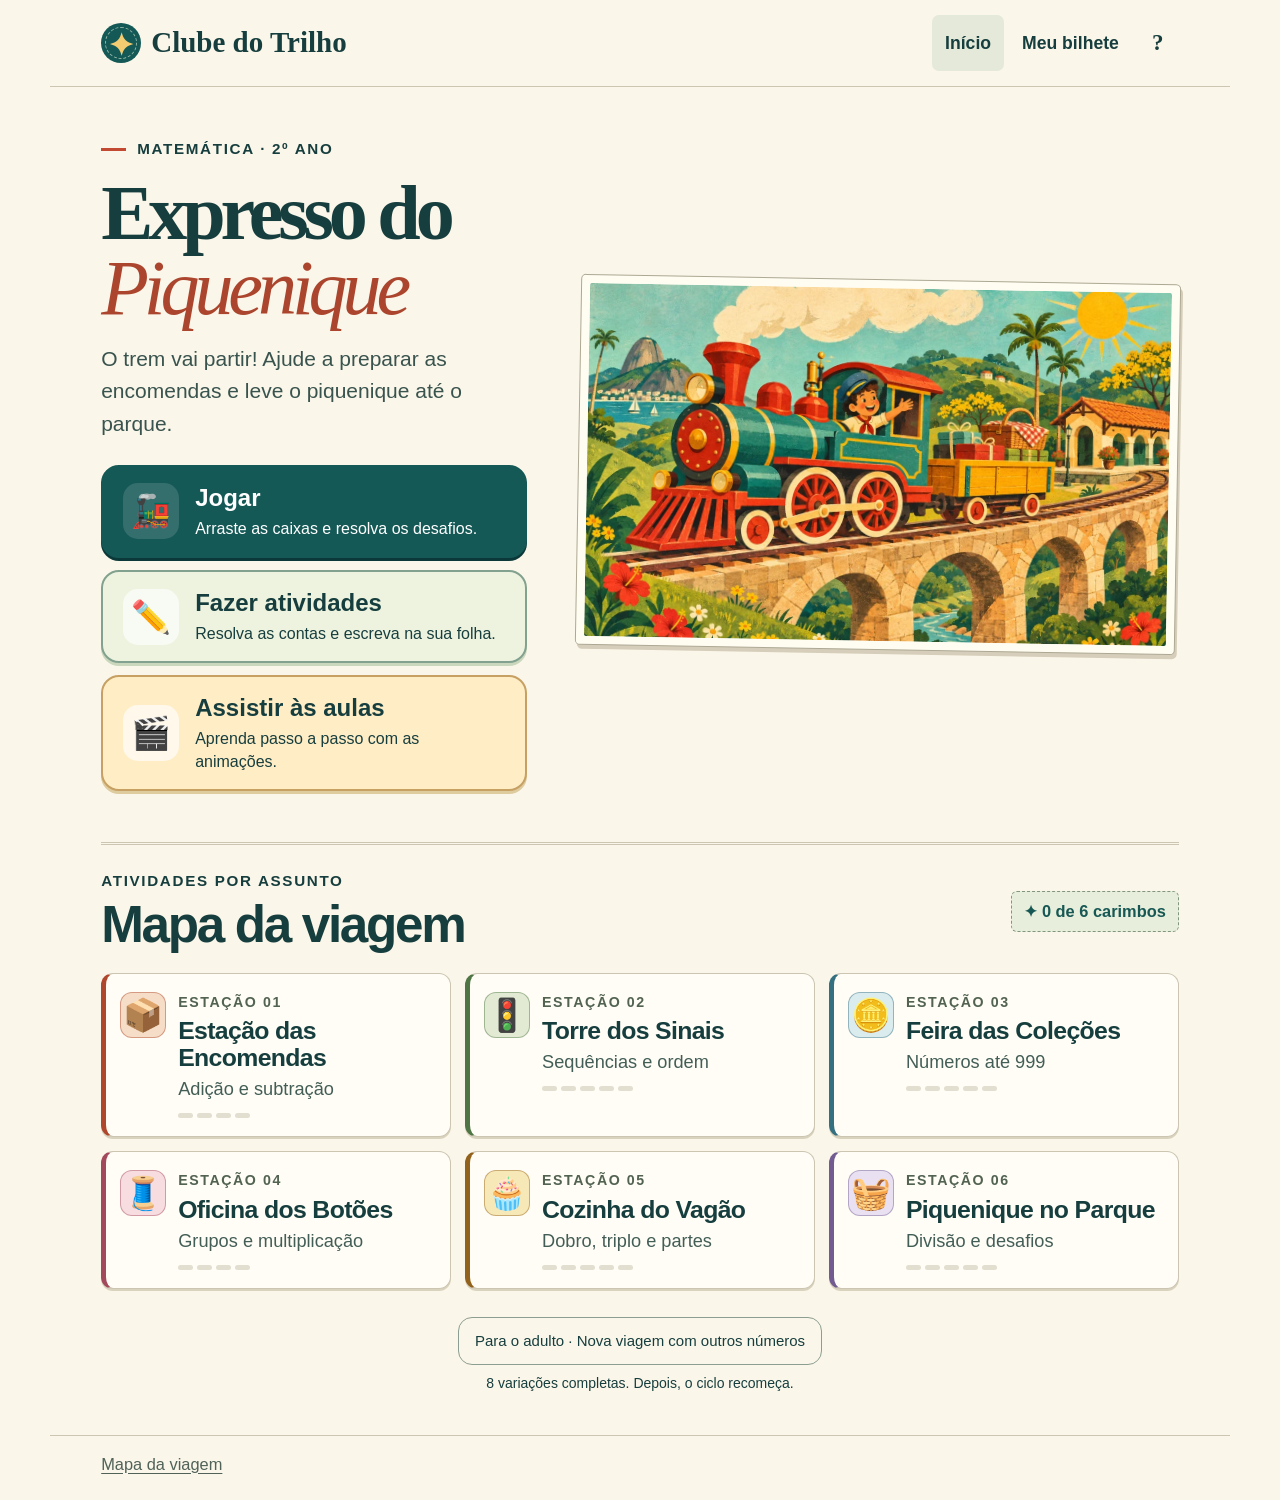
==== index.html @ 8ce011ba "Unify game exercises and lessons in a prominent home menu" ====
<!doctype html>
<html lang="pt-BR">
<head>
  <meta charset="utf-8">
  <meta name="viewport" content="width=device-width, initial-scale=1">
  <meta name="theme-color" content="#faf6ea">
  <title>Expresso do Piquenique · Jogo de matemática</title>
  <link rel="stylesheet" href="expresso.css?v=5">
  <script defer src="matematica-data.js"></script>
  <script defer src="expresso-missoes.js"></script>
  <script defer src="expresso-rodadas.js?v=1"></script>
  <script defer src="expresso-oficina.js?v=4"></script>
  <script defer src="expresso.js?v=5"></script>
  <link rel="stylesheet" href="aulas.css?v=1">
  <script defer src="aulas-dados.js?v=1"></script>
  <script defer src="aulas.js?v=1"></script>
</head>
<body>
  <header class="mast">
    <a href="#mapa" id="brand"><span class="brand-icon" aria-hidden="true">✦</span> Clube do Trilho</a>
    <nav aria-label="Navegação do jogo">
      <button id="map-link">Início</button>
      <button id="ticket-link">Meu bilhete</button>
      <button id="help" aria-label="Como jogar" title="Como jogar">?</button>
    </nav>
  </header>
  <main id="game" tabindex="-1"></main>
  <footer><a href="#mapa">Mapa da viagem</a><span id="storage-note" role="status"></span></footer>
  <dialog id="help-panel"><h2>Como jogar</h2>
    <p>Escolha uma estação. Leia a encomenda e experimente as peças. O botão <strong>Pista</strong> ajuda quando você quiser.</p>
    <p>Confira sua descoberta e siga para outra entrega. Cada estação completa rende um carimbo no seu bilhete. Você também pode voltar ao mapa a qualquer momento.</p>
    <p>A folha já está aberta para escrever com a caneta. Pode fazer pausas e letras grandes. O dedo rola a página fora da folha. Para registrar números, toque no campo e use os botões. A escrita por extenso é comparada com uma referência quando feita à mão; a caligrafia é revisada pela criança e pelo adulto. Nas missões de inventar, confira sua história com as perguntas de revisão.</p>
    <button class="primary" id="help-close">Entendi</button>
  </dialog>
  <noscript>Ative o JavaScript para jogar.</noscript>
</body>
</html>
---- expresso.css ----
:root{color-scheme:light;--paper:#faf6e9;--ink:#173e3e;--teal:#155957;--line:#cbc5b2;--coral:#c34a32;--serif:Georgia,'Times New Roman',serif;font:17px/1.5 'Trebuchet MS','Segoe UI',sans-serif;color:var(--ink);background:var(--paper)}
*{box-sizing:border-box}body{margin:0}button,input,select,textarea{font:inherit;color:inherit}button,a,input,select,textarea,summary{touch-action:manipulation}button,a{ -webkit-tap-highlight-color:transparent}a{color:inherit}button{cursor:pointer}button:disabled{opacity:.48;cursor:default}button:focus-visible,a:focus-visible,summary:focus-visible,input:focus-visible,select:focus-visible,textarea:focus-visible{outline:3px solid #a74122;outline-offset:3px}
button,.primary{background:#fffdf6;border:1.5px solid #8c9e91;border-radius:10px;min-height:46px;padding:8px 16px;font-weight:700}button:hover:enabled,.route-card:hover,.stamp:hover{border-color:var(--teal)}button[aria-pressed=true]{background:#d4e8db;border-color:#21685e;box-shadow:inset 0 0 0 1px #21685e}
.primary{display:inline-flex;align-items:center;justify-content:center;color:white;background:var(--teal);border-color:var(--teal);text-decoration:none;padding:.72rem 1.35rem;box-shadow:0 3px 0 #0b3838}.primary:hover{background:#0b4545}h1,h2,h3,p{margin:0}h1,h2,h3{font-family:var(--serif);line-height:1.09}p{line-height:1.55}.mast,main,footer{max-width:1180px;margin:auto;padding-left:clamp(16px,4vw,52px);padding-right:clamp(16px,4vw,52px)}
.mast{display:flex;justify-content:space-between;align-items:center;gap:12px;padding-top:15px;padding-bottom:15px;border-bottom:1px solid var(--line)}.mast>a{font-family:var(--serif);font-weight:bold;font-size:1.45rem;text-decoration:none;display:flex;align-items:center;gap:10px}.brand-icon{background:var(--teal);color:#f3cc71;width:40px;height:40px;border-radius:50%;display:grid;place-items:center;font-size:1.55rem;outline:1px dashed #91b4a4;outline-offset:-5px}.mast nav{display:flex;gap:5px;align-items:center}.mast nav button{border:0;background:transparent;font-size:.88rem;padding:8px 13px}.mast nav button[aria-current=page]{background:#e4e9d9;border-radius:7px}.mast #help{width:42px;padding:0;font: bold 1.15rem var(--serif)}
main{outline:none;min-height:68vh}.hero{display:grid;grid-template-columns:.83fr 1.17fr;gap:clamp(15px,4vw,55px);align-items:center;padding:clamp(28px,4vw,52px) 0}.overline,.index{display:block;font-size:.76rem;letter-spacing:.11em;font-weight:800;text-transform:uppercase}.hero .overline{display:flex;gap:.55rem;align-items:center}.overline i{width:25px;height:3px;background:var(--coral)}.hero h1{font-size:clamp(3.1rem,6.1vw,5.1rem);letter-spacing:-.065em;line-height:.96;margin:15px 0 17px}.hero h1 em{color:#ab452d;font-weight:normal}.hero p{max-width:25em;font-size:1.05rem;color:#39534e;margin-bottom:23px}.postcard{transform:rotate(1deg);background:#fffdf2;padding:8px;border:1px solid #ada893;box-shadow:2px 4px 0 #d6ceba;border-radius:5px}.postcard img{display:block;width:100%;aspect-ratio:1.65;object-fit:cover;border-radius:2px}
.route-area{border-top:3px double var(--line);padding:25px 0 40px}.section-head,.play-nav,.pass-count{display:flex;justify-content:space-between;align-items:center;gap:10px}.section-head{margin-bottom:20px}.section-head h2,.pass h1{font-size:clamp(2rem,4vw,3rem);letter-spacing:-.045em;margin-top:4px}.small-ticket{font-weight:bold;text-decoration:none;color:#185854;background:#e7eedc;border:1px dashed #81967d;border-radius:6px;padding:7px 12px;font-size:.82rem;white-space:nowrap}
.routes{display:grid;grid-template-columns:repeat(3,minmax(0,1fr));gap:14px}.route-card{display:flex;align-items:flex-start;gap:12px;color:var(--ink);text-decoration:none;border:1px solid var(--line);border-left:5px solid var(--tone);border-radius:12px;padding:18px 14px;background:#fffdf5;box-shadow:0 2px 0 #d9d2bd;transition:transform .18s,box-shadow .18s}.route-card:hover{transform:translateY(-2px);box-shadow:0 5px 0 #d9d2bd}.route-card h3{font-size:1.24rem;letter-spacing:-.026em;margin:4px 0}.route-card p,.small{color:#435e57;font-size:.91rem}.index{font-size:.71rem;color:#526352}.pips{display:flex;gap:4px;margin-top:10px}.pips i{height:5px;width:15px;display:block;border-radius:3px;background:#e2dfd0}.pips .filled{background:var(--tone)}
.cobre{--tone:#af472d;--tint:#f5ddc7}.verde{--tone:#4f7545;--tint:#e2ead3}.azul{--tone:#357080;--tint:#dbecef}.rosa{--tone:#a2495b;--tint:#f7dce0}.mel{--tone:#92611b;--tint:#f7e8b7}.lilas{--tone:#715b91;--tint:#e9e1f2}.tile-icon{flex:none;display:inline-grid;place-items:center;background:var(--tint);width:46px;height:46px;border:1px solid color-mix(in srgb,var(--tone) 45%,transparent);border-radius:12px;font-size:1.6rem;line-height:1}
footer{padding-top:16px;padding-bottom:24px;border-top:1px solid var(--line);display:flex;align-items:center;justify-content:space-between;flex-wrap:wrap;gap:8px;color:#516259;font-size:.82rem}footer a{text-underline-offset:3px}.sr{position:absolute;width:1px;height:1px;overflow:hidden;clip-path:inset(50%)}dialog{border:2px solid var(--teal);border-radius:17px;padding:25px;max-width:min(530px,93vw);color:var(--ink);background:var(--paper)}dialog::backdrop{background:#133b3890}dialog p,.pass>p{margin:14px 0}
.play,.pass{max-width:900px;margin:auto;padding:23px 0 40px}.play-nav{font-size:.84rem;color:#4f625b}.play-nav a{font-weight:700}.job-head{display:flex;gap:15px;align-items:center;margin:20px 0 10px}.job-head>.tile-icon{width:62px;height:62px;font-size:2.2rem}.job-head h1{font-size:clamp(1.85rem,4.5vw,3.1rem);letter-spacing:-.045em}.job-dots{display:flex;gap:5px;margin:10px 0 15px}.job-dots a{display:grid;place-items:center;height:44px;width:44px;border:1px solid var(--line);border-radius:50%;text-decoration:none;font-weight:bold}.job-dots a[aria-current]{background:var(--teal);color:white}.job-dots a.done:not([aria-current]){background:#d8e6d4}
.board,.scratch,.pass{background:#fffdf5;border:1px solid var(--line);border-radius:16px}.board{padding:clamp(15px,3.4vw,34px);border-top:5px solid var(--tone)}.prompt{font-size:clamp(1.12rem,2.4vw,1.38rem);font-weight:700;line-height:1.4;margin-bottom:20px}.workbench{background:#f4f1e3;border:1px solid #ded9c9;border-radius:13px;padding:clamp(10px,2.2vw,22px)}.workbench h3{font-size:1.13rem;margin-bottom:10px}.actions,.tools,.chips,.subaction,.servings,.selects{display:flex;gap:8px;flex-wrap:wrap;align-items:center}.actions{margin-top:17px}.hint,.success,.feedback:not(:empty){border-left:4px solid #b7882d;border-radius:7px;background:#fcf0cc;margin-top:14px;padding:12px 15px}.success{background:#e3eddb;border-color:#508264}.success p{margin:5px 0 12px}.feedback:not(:empty){background:#fae9da;border-color:#b25834}.scratch{margin-top:13px;padding:12px 18px}.scratch summary{cursor:pointer;padding:5px;font-weight:bold}.scratch canvas{display:block;width:100%;height:clamp(170px,27vw,250px);touch-action:none;border:1px solid #b0b9a7;border-radius:9px;margin:8px 0;background:repeating-linear-gradient(#fffdf6 0 32px,#d7e1cf 33px,#fffdf6 34px)}
.exchange{display:grid;grid-template-columns:minmax(0,1.65fr) minmax(175px,1fr);gap:20px}.places{display:grid;grid-template-columns:repeat(3,minmax(0,1fr));border:1px solid #b6b6a4;border-radius:8px;overflow:hidden;background:#fffdf6}.place{text-align:center;min-width:0}.place+.place{border-left:1px solid #c8c7b4}.place b{display:block;background:#e9dfcf;font-size:.83rem;padding:5px 0}.place:nth-child(2) b{background:#d4e9dc}.place:nth-child(3) b{background:#f4deb4}.place strong{display:block;padding:4px}.tokens{display:flex;min-height:85px;align-content:center;align-items:center;justify-content:center;gap:3px;flex-wrap:wrap;padding:6px}.block{display:inline-block;border:1px solid}.b0{width:18px;height:18px;color:#995030;background-color:#d9986d;background-image:repeating-linear-gradient(0deg,transparent 0 3px,#b67e5d 3px 4px),repeating-linear-gradient(90deg,transparent 0 3px,#b67e5d 3px 4px)}.b1{width:7px;height:30px;color:#39746a;background:repeating-linear-gradient(#76aa92 0 4px,#548e78 4px 5px)}.b2{width:11px;height:11px;color:#ad791d;background:#edbd56;border-radius:2px}.subaction{margin-top:10px}.subaction strong,.small{font-size:.9rem}.accent{background:#dcead9}.calc{max-width:250px;background:#fffdf6;border:1px solid #b6b6a4;border-radius:8px;padding:6px}.calc-row{display:grid;grid-template-columns:.5fr 1fr 1fr 1fr;text-align:center;align-items:center;font-size:1.22rem;line-height:1.3;font-variant-numeric:tabular-nums}.heads{font-size:.83rem;font-weight:bold}.marks{min-height:36px}.carry{font-size:.81rem;padding:0;margin:auto;min-height:32px;width:34px;background:#f4e5ba;border-color:#b29758}.result{border-top:2px solid var(--ink);padding-top:4px;gap:3px}.result input{min-width:0;width:100%;text-align:center;height:43px;padding:2px}.highlight .block:last-child{outline:3px solid #8d2822;animation:wiggle .7s ease}.highlight{background:#fff0ba}@keyframes wiggle{25%{transform:rotate(-15deg) scale(1.3)}75%{transform:rotate(15deg) scale(1.3)}}
.rail{display:flex;flex-wrap:wrap;gap:8px;margin-bottom:15px}.wagon{position:relative;font-weight:bold;padding:7px 10px;text-align:center;min-width:43px;border:2px solid #568775;background:#d4e6d6;border-radius:5px;margin-bottom:7px}.wagon::after,.wagon::before{content:'';position:absolute;bottom:-7px;background:var(--ink);width:9px;height:9px;border-radius:50%;left:5px}.wagon::after{left:auto;right:5px}.wagon.joined{background:#f6de9d;border-color:#ad7b31}.wagon.empty{background:#fffdf6;border-style:dashed;color:#866b43}.workbench .small{margin:7px 0}.chip{font-size:1.13rem;min-width:50px}.answers{display:grid;gap:8px}.answers button{text-align:left}.number-label,.formula,.counter,.saved-sums{font-weight:bold;font-variant-numeric:tabular-nums}.number-label{font: bold 2.7rem var(--serif)}.formula{margin:12px 0}.saved-sums p{margin:7px 0}.answer-line,.word-label,.selects label{display:block;font-weight:bold;margin-top:12px}.answer-line input,.word-label input,.word-label textarea,.selects select{display:block;max-width:100%;margin-top:4px}input,select,textarea{font-size:1rem;border:1.5px solid #92a394;border-radius:7px;background:#fffefa;padding:8px}textarea,.word-label input{width:100%}.answer-line input{width:7rem}.selects{gap:20px}.review{display:block;margin:15px 0 0}.review input{width:20px;height:20px;vertical-align:middle}
table{width:100%;border-collapse:collapse;text-align:left;background:#fffdf6}caption{text-align:left;font-weight:bold;margin-bottom:5px}th,td{padding:6px;border-bottom:1px solid #cccbb9}thead{background:#dfe9d9}table button{padding:3px;width:44px}.crates{display:grid;grid-template-columns:repeat(auto-fit,minmax(100px,1fr));gap:8px;margin:10px 0}.crate{display:grid;gap:4px;align-content:start;min-height:90px;padding:8px;background:#fff9df}.crate:disabled{opacity:1}.crate b{font-size:.86rem}.group-pieces{font-size:.92rem;overflow-wrap:anywhere;line-height:1.3}.crate strong{color:#335e57}.servings{margin:8px 0}.portion,.bouquet{display:inline-grid;place-items:center;border:1px solid #c8baa2;background:#fff9e6;padding:8px 12px;border-radius:8px}.portion span,.bouquet{font-size:1.55rem}.portion b{font-size:.86rem}.chocolate,.seat-grid{display:grid;grid-template-columns:repeat(var(--cols),minmax(0,1fr));max-width:420px;gap:4px;margin:12px 0}.chocolate{background:#70503b;border:3px solid #70503b;border-radius:9px}.chocolate button{min-height:42px;background:#a46d4b;border:2px outset #c18e6c;border-radius:4px;padding:0;color:white;font-size:1.4rem}.chocolate button[aria-pressed=true]{background:#3b6862;border-color:#bedac2}.seat-grid button{padding:3px}.seat-grid button:disabled{opacity:1}
.pass{margin:30px auto;padding:clamp(18px,4vw,40px);border-top:7px solid var(--teal)}.pass-count{display:block;font-size:1rem;border-top:1px dashed var(--line);border-bottom:1px dashed var(--line);padding:10px 0}.pass-count strong{font:700 1.6rem var(--serif)}.stamp-grid{display:grid;grid-template-columns:repeat(3,1fr);gap:12px;margin:20px 0}.stamp{display:grid;justify-items:center;text-align:center;padding:14px 6px;border:1px dashed #9b9c88;border-radius:12px;text-decoration:none}.stamp small{font-size:.8rem}.stamp.earned{border:3px double var(--tone);background:var(--tint)}.stamp .tile-icon{margin-bottom:5px}
@media(max-width:880px){.routes{grid-template-columns:repeat(2,minmax(0,1fr))}.hero{gap:22px}.hero h1{font-size:clamp(3rem,7vw,4rem)}}
@media(max-width:620px){:root{font-size:16px}.mast{padding-top:8px;padding-bottom:8px}.mast>a{font-size:1.1rem;gap:6px}.brand-icon{width:30px;height:30px;font-size:1.1rem}.mast nav{gap:0}.mast nav button{padding:6px 7px}.mast #help{width:30px}.hero{grid-template-columns:1fr;padding:22px 0;gap:17px}.hero-copy{display:grid;grid-template-columns:1fr auto;align-items:end;gap:0 10px}.hero-copy .overline,.hero-copy p{grid-column:1/-1}.hero h1{grid-column:1/-1;font-size:clamp(3rem,10vw,4.1rem);margin:10px 0}.hero h1 br{display:none}.hero h1 em:before{content:' '}.hero p{margin:0 0 13px}.hero .primary{justify-self:start}.postcard{max-width:100%;margin:0 3px}.postcard img{aspect-ratio:2.15}.route-area{padding-top:17px}.section-head{align-items:end}.section-head h2{font-size:1.85rem}.routes{grid-template-columns:1fr}.route-card{align-items:center}.exchange{grid-template-columns:1fr}.calc{max-width:230px}.play-nav{align-items:start}.play-nav span{text-align:right}.stamp-grid{grid-template-columns:1fr 1fr}.crates{grid-template-columns:repeat(3,minmax(0,1fr))}.crate{padding:5px}.job-head>.tile-icon{width:48px;height:48px}.pass{margin-top:18px}}
@media(prefers-reduced-motion:reduce){*,*::before,*::after{animation:none!important;transition:none!important}}
.piece-note{font-size:.88rem;margin-top:8px;color:#465e55}.tokens .piece{width:28px;height:30px;min-height:30px;border-radius:5px;padding:2px;display:inline-grid;place-items:center;border:1px solid #dad4c1;background:#fffaf0}.tokens .piece[aria-pressed=true]{background:#b9d8c5;border-color:#356858}.tokens .piece:has(.b1){height:46px}.b1{width:7px;height:40px;background:repeating-linear-gradient(to bottom,#76aa92 0 3px,#548e78 3px 4px);border-width:0 1px}.b0{width:30px;height:30px;border:0;background-color:#d9986d;background-image:repeating-linear-gradient(0deg,transparent 0 2px,#ae7051 2px 3px),repeating-linear-gradient(90deg,transparent 0 2px,#ae7051 2px 3px)}
/* Controles e folha dimensionados para o iPad em pé. */
:root{font-size:20px}
h2,h3,.job-head h1{font-family:'Trebuchet MS','Segoe UI',sans-serif;letter-spacing:normal}
button,.primary{min-height:56px;border-radius:14px}
.job-dots{gap:10px;flex-wrap:wrap}.job-dots a{width:50px;height:50px}
.answer-line input{width:160px;height:64px;font-size:30px;text-align:center}
.answer-line .small{display:block;font-weight:normal}
.result input{height:62px;font-size:30px;cursor:pointer}
.calc{max-width:330px}.calc-row{font-size:28px;min-height:42px}
.scratch{padding:18px;margin:22px 0;background:#fffdf5}
.scratch h2{font-size:24px;margin-bottom:8px}
.scratch canvas{height:390px;background:repeating-linear-gradient(#fffdf6 0 63px,#bfd2d8 64px,#fffdf6 66px);border:2px solid #a8bebe;margin:14px 0}
.scratch details{margin-top:18px}.scratch summary{font-size:17px}
.tokens .piece{width:44px;height:44px;min-height:44px}.tokens .piece:has(.b1){height:48px}
.number-pad{margin:16px 0;background:#e1eee3;padding:16px;border-radius:16px}
.number-pad[hidden]{display:none}.number-pad p{margin-bottom:10px}
.digits{display:grid;grid-template-columns:repeat(3,1fr);gap:10px;max-width:380px;margin-bottom:12px}
.digits button{font-size:27px;min-height:60px}
.digits button[data-act=close-pad]{font-size:19px}
.adult-tools{margin-top:28px;text-align:center}.adult-tools button{background:transparent;font-size:15px;font-weight:normal;min-height:48px}.adult-tools p{font-size:14px;margin-top:8px}
.chocolate{max-width:560px}.chocolate button{min-height:50px}
.word-label input,.word-label textarea{font-size:22px;line-height:1.6}
@media(max-width:1024px){.exchange{grid-template-columns:1fr;gap:22px}.hero{grid-template-columns:1fr}.hero-copy{max-width:650px}.postcard{max-width:680px}.hero h1{font-size:48px}.place b{font-size:18px}.route-card h3{font-size:24px}.board{padding:20px}}
@media(max-width:620px){:root{font-size:18px}.mast{flex-wrap:wrap}.mast>a{font-size:22px}.mast nav button{min-height:48px}.board{padding:12px}.workbench{padding:10px}.scratch{padding:12px}.scratch canvas{height:330px}.place b{font-size:13px}.job-dots a{width:46px;height:46px}.job-head h1{font-size:30px}.chocolate{gap:3px}.chocolate button{min-height:44px}.crates{grid-template-columns:repeat(2,minmax(0,1fr))}}
.board>.workbench{margin-top:16px}
.hero .game-description{font-size:17px;margin:12px 0}

/* As três experiências têm entrada visível no início, antes da ilustração. */
.home-menu{display:grid;gap:12px;margin-top:24px;grid-column:1/-1;width:100%}
.home-option{display:flex;align-items:center;gap:16px;min-height:92px;padding:16px 20px;border:2px solid #82a28f;border-radius:18px;text-decoration:none;background:#edf3df;box-shadow:0 3px 0 #cad7bd}
.home-option:hover{border-color:#155957;transform:translateY(-1px)}
.home-option strong{display:block;font-size:24px;line-height:1.25}.home-option small{display:block;font-size:16px;line-height:1.4;margin-top:5px}
.home-icon{display:grid;place-items:center;flex:none;width:56px;height:56px;border-radius:15px;background:#ffffffa6;font-size:32px}
.home-game{background:#155957;color:white;border-color:#155957;box-shadow:0 3px 0 #0b3838}.home-game .home-icon{background:#ffffff22}
.home-lessons{background:#ffedc6;border-color:#c6a163;box-shadow:0 3px 0 #decb9e}
@media(max-width:1024px){.hero-copy{max-width:none}.home-menu{max-width:700px}.hero{padding-top:26px}.hero-copy>p{max-width:32em}.home-option{min-height:92px}}
@media(max-width:620px){.hero-copy{display:block}.home-option{padding:14px;gap:12px}.home-option strong{font-size:23px}.home-icon{width:46px;height:46px;font-size:29px}}
---- aulas.css ----
.lesson-dialog{width:min(760px,96vw);max-width:760px;max-height:94vh;max-height:94dvh;padding:24px;border:2px solid #276b63;border-radius:24px;background:#fffdf4;color:#173e3e;font:20px/1.45 'Trebuchet MS','Segoe UI',sans-serif;overscroll-behavior:contain;overflow-y:auto;box-sizing:border-box}
.lesson-dialog *{box-sizing:border-box}.lesson-dialog::backdrop{background:#133b38b8}.lesson-dialog h2,.lesson-dialog h3{font-family:inherit;letter-spacing:normal;line-height:1.2;margin:0}.lesson-dialog h2{font-size:29px;margin-top:14px}.lesson-dialog p{margin:10px 0}.lesson-top{display:flex;align-items:center;justify-content:space-between;gap:8px}.lesson-top>span{font-size:13px;letter-spacing:.08em;font-weight:bold;color:#795331}.lesson-dialog button{min-height:52px;border:1.5px solid #6d9183;border-radius:13px;padding:9px 14px;line-height:1.25;font-family:inherit;font-size:18px;font-weight:700;background:#fffdf4;color:#173e3e;cursor:pointer;touch-action:manipulation}.lesson-dialog button:focus-visible{outline:3px solid #b34e27;outline-offset:3px}.lesson-dialog button:disabled{opacity:.45}.lesson-dialog .lesson-primary{background:#176357;color:white}.lesson-example{font-size:18px;color:#4d665b}.lesson-progress{display:flex;align-items:center;gap:6px;margin:14px 0}.lesson-progress i{height:6px;flex:1;background:#e5e3d6;border-radius:9px}.lesson-progress .lesson-filled{background:#327c68}.lesson-progress span{font-size:14px;margin-left:5px}.lesson-screen{border:1.5px solid #b6cbbb;border-radius:20px;background:#edf5e8;padding:20px;text-align:center;overflow:hidden}.lesson-screen>h3{font-size:24px}.lesson-scene{min-height:220px;display:flex;flex-direction:column;justify-content:center;margin:16px 0}.lesson-equation{font-size:25px;font-weight:bold;line-height:1.4}.lesson-caption{font-size:21px;line-height:1.5;min-height:64px}.lesson-status{font-size:16px;color:#745323;min-height:23px}.lesson-controls,.lesson-options{display:flex;gap:8px;justify-content:center;flex-wrap:wrap}.lesson-controls{margin-top:14px}.lesson-controls .lesson-primary{flex:1}.lesson-options{margin-top:12px;justify-content:space-between}.lesson-dialog .lesson-voice-note{font-size:13px;color:#637166}.lesson-packages{display:flex;justify-content:center;align-items:center;gap:14px;flex-wrap:wrap}.lesson-package{position:relative;display:grid;place-items:center;animation:lesson-arrive .6s both;animation-delay:calc(var(--i)*.18s)}.lesson-package img{width:110px;height:110px}.lesson-package strong{position:absolute;top:41px;left:0;right:0;font-size:29px;text-shadow:0 1px white}.lesson-package span{font-size:16px}.lesson-plus{font-size:32px;font-weight:bold}.lesson-packages>p{width:100%}.lesson-blocks{display:grid;grid-template-columns:1fr 1fr;gap:14px}.lesson-blocks section{background:#fffcf0;border-radius:12px;padding:12px;border:2px solid transparent}.lesson-blocks h3{font-size:19px}.lesson-blocks small{display:block;font-size:14px;margin-top:10px}.lesson-blocks .lesson-glow{border-color:#d99829;box-shadow:0 0 0 3px #f0cd7680}.lesson-bars{display:flex;justify-content:center;align-items:flex-start;flex-wrap:wrap;gap:7px;margin-top:12px;min-height:112px}.lesson-ten{display:grid;grid-template-rows:repeat(10,1fr);width:15px;height:110px;border:1px solid #28674d;border-radius:3px;overflow:hidden;animation:lesson-arrive .6s both;animation-delay:calc(var(--i)*.1s)}.lesson-ten i{background:#65aa87;border-bottom:1px solid #2b7154}.lesson-units{display:grid;grid-template-columns:repeat(5,24px);justify-content:center;gap:8px;margin:12px auto;min-height:112px;align-content:start}.lesson-unit{display:block;width:24px;height:24px;background:#f4bb51;border:2px solid #ab741a;border-radius:4px;animation:lesson-arrive .55s both;animation-delay:calc(var(--i)*.11s)}.lesson-unit.lesson-bundle{outline:3px solid #367a65;outline-offset:1px;background:#a4d0a6}.lesson-removed{opacity:.22;position:relative;animation:lesson-remove 1.6s both;animation-delay:calc(var(--i)*.12s)}.lesson-removed:after{content:'';position:absolute;left:40%;top:-10%;width:3px;height:120%;background:#a53622;transform:rotate(22deg)}.lesson-groups{display:grid;grid-template-columns:repeat(2,minmax(0,1fr));gap:12px}.lesson-bowl{background:#fffbec;border:2px solid #c39861;border-radius:12px 12px 24px 24px;padding:12px}.lesson-bowl h3{font-size:17px}.lesson-dots{display:flex;gap:7px;justify-content:center;flex-wrap:wrap;max-width:165px;margin:10px auto;min-height:24px}.lesson-dot{display:block;width:22px;height:22px;flex:0 0 22px;border-radius:50%;background:#c35b3b;border:2px solid #8e3e2b;animation:lesson-arrive .5s both;animation-delay:calc(var(--i)*.08s)}.lesson-bowl strong{font-size:17px}.lesson-basket{margin-top:14px;font-size:16px}.lesson-basket .lesson-dots{max-width:300px}.lesson-column{width:220px;margin:0 auto;padding:12px;background:#fffdf4;border-radius:16px}.lesson-column>div{display:grid;grid-template-columns:35px 1fr 1fr;align-items:center;font-size:37px;min-height:47px;font-variant-numeric:tabular-nums}.lesson-column>div:first-child{font-size:18px}.lesson-column .lesson-marks{font-size:22px;color:#a64928;min-height:30px;font-weight:bold}.lesson-old-digits span:not(:first-child){text-decoration:line-through;color:#6c7b72}.lesson-column .lesson-result{border-top:2px solid #173e3e;font-weight:bold;color:#176357}.lesson-sequence{display:flex;align-items:center;justify-content:center;flex-wrap:wrap;gap:7px}.lesson-car{background:#f4cd7d;border:2px solid #ac792c;border-radius:8px;padding:14px 10px;font-size:27px;font-weight:bold;animation:lesson-arrive .6s both;animation-delay:calc(var(--i)*.2s)}.lesson-jump{font-size:16px}.lesson-catalog{max-width:820px;margin:auto;padding:28px 22px}.lesson-catalog h1{font-size:38px;margin:22px 0 14px}.lesson-catalog>p{margin:12px 0 24px}.lesson-cards{display:grid;grid-template-columns:repeat(2,minmax(0,1fr));gap:14px}.lesson-cards button{text-align:left;min-height:150px;padding:20px;background:#fffdf5;border:2px solid #aebfa5}.lesson-cards b{display:block;font-size:24px;margin:8px 0}.lesson-cards span{font-size:17px;font-weight:normal}.lesson-shortcut{display:block;margin-top:18px}.lesson-help{margin-left:8px}.exchange{display:block}.exchange .calc{margin-top:10px}.exchange .material-help{margin-top:24px;border:1px solid #bdc9b6;border-radius:13px;padding:14px}.material-help>summary{font-weight:bold;min-height:48px;padding:8px;cursor:pointer}.material-help .places{margin-top:14px}.lesson-dialog .lesson-bundling{background:#edf4e7;padding:8px;border-radius:9px}
@keyframes lesson-arrive{from{opacity:0;transform:translateY(-20px) scale(.8)}to{opacity:1;transform:none}}
@keyframes lesson-remove{0%{opacity:1;transform:none}100%{opacity:.22;transform:translateY(6px)}}
@media(max-width:540px){.lesson-dialog{padding:16px;width:96vw}.lesson-dialog h2{font-size:25px}.lesson-screen{padding:14px 10px}.lesson-screen>h3{font-size:21px}.lesson-caption{font-size:19px}.lesson-blocks{gap:6px}.lesson-blocks section{padding:10px 4px}.lesson-units{grid-template-columns:repeat(5,18px);gap:5px}.lesson-unit{width:18px;height:18px}.lesson-ten{width:12px;height:90px}.lesson-bars{gap:4px}.lesson-controls button{font-size:16px;padding:8px}.lesson-cards{grid-template-columns:1fr}.lesson-scene{min-height:180px}.lesson-equation{font-size:22px}.lesson-help{margin:8px 0 0}}
@media(prefers-reduced-motion:reduce){.lesson-dialog *{animation:none!important;transition:none!important}.lesson-dialog .lesson-removed{opacity:.22}}

.lesson-package strong{position:static;background:#fff9df;border:1px solid #c99e56;border-radius:10px;padding:0 16px;margin-top:-10px;z-index:1}.carry-note{min-width:0;width:100%;height:48px;text-align:center;font-size:23px;padding:3px;background:#fff3cf}.calc-row.marks{gap:3px;padding:6px 0}.guidance{flex-wrap:wrap}.guidance>span{flex:1 1 260px}
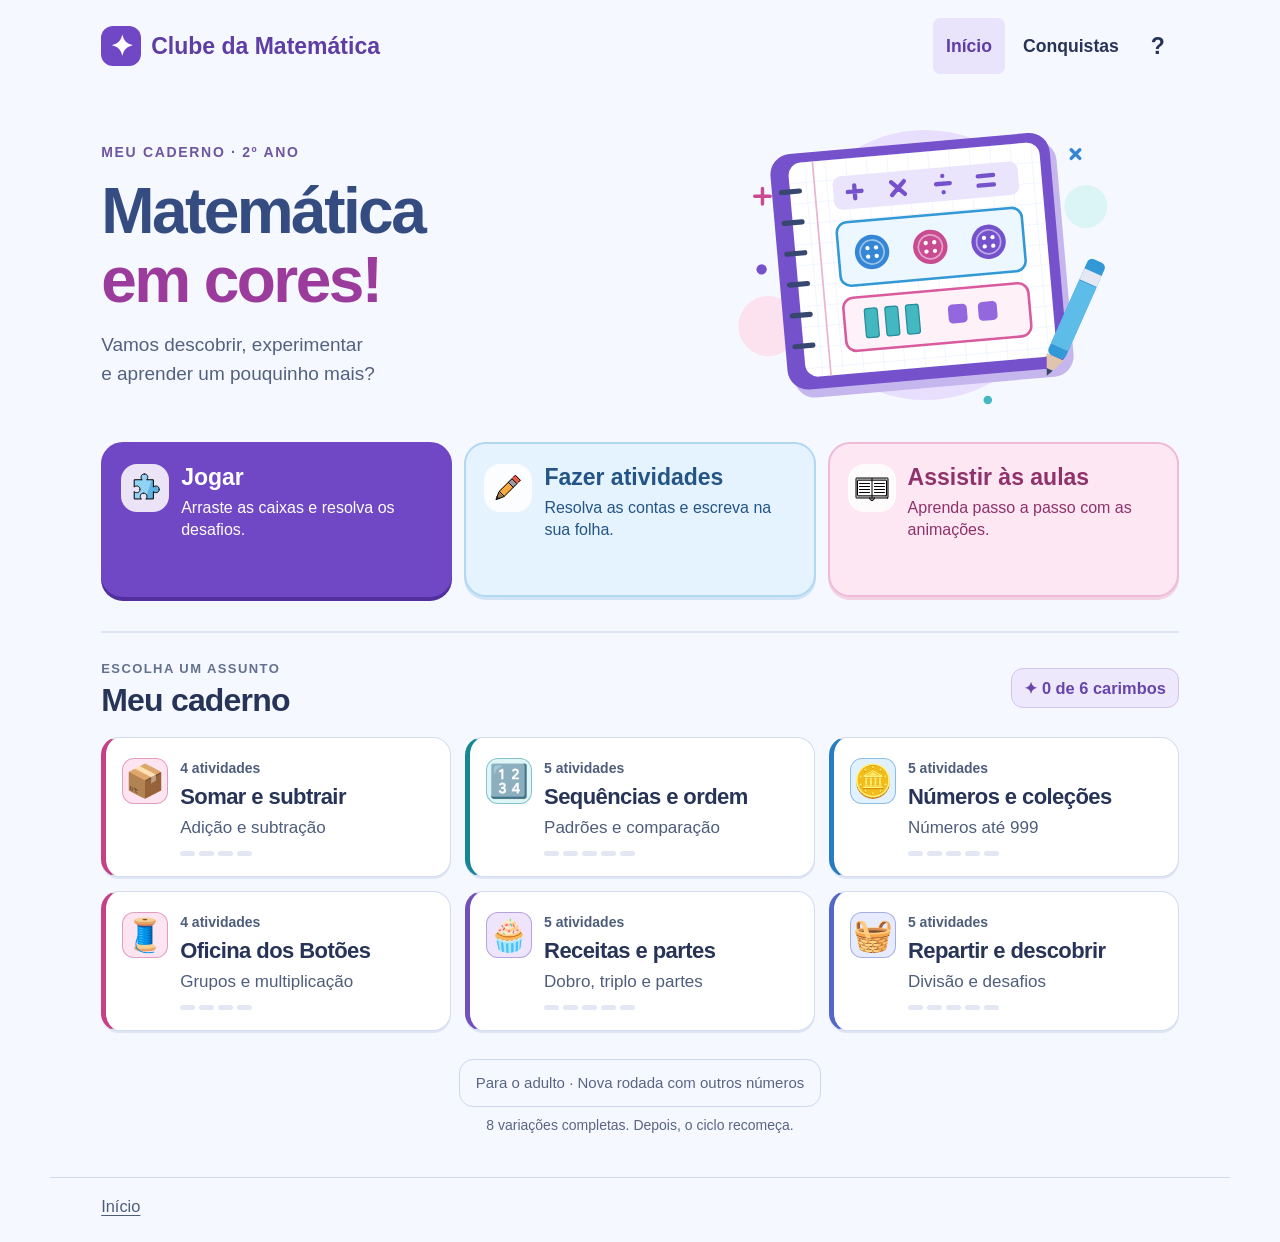
==== commit bf8d7092: "Refresh math workbook theme with colorful school-inspired cover" ====
--- a/index.html
+++ b/index.html
@@ -3,33 +3,33 @@
 <head>
   <meta charset="utf-8">
   <meta name="viewport" content="width=device-width, initial-scale=1">
-  <meta name="theme-color" content="#faf6ea">
-  <title>Expresso do Piquenique · Jogo de matemática</title>
-  <link rel="stylesheet" href="expresso.css?v=5">
+  <meta name="theme-color" content="#f6f8ff">
+  <title>Matemática em cores · Meu caderno</title>
+  <link rel="stylesheet" href="expresso.css?v=20261122-caderno">
   <script defer src="matematica-data.js"></script>
-  <script defer src="expresso-missoes.js"></script>
-  <script defer src="expresso-rodadas.js?v=1"></script>
-  <script defer src="expresso-oficina.js?v=4"></script>
-  <script defer src="expresso.js?v=5"></script>
-  <link rel="stylesheet" href="aulas.css?v=1">
-  <script defer src="aulas-dados.js?v=1"></script>
-  <script defer src="aulas.js?v=1"></script>
+  <script defer src="expresso-missoes.js?v=20261122-caderno"></script>
+  <script defer src="expresso-rodadas.js?v=20261122-caderno"></script>
+  <script defer src="expresso-oficina.js?v=20261122-caderno"></script>
+  <script defer src="expresso.js?v=20261122-caderno"></script>
+  <link rel="stylesheet" href="aulas.css?v=20261122-caderno">
+  <script defer src="aulas-dados.js?v=20261122-caderno"></script>
+  <script defer src="aulas.js?v=20261122-caderno"></script>
 </head>
 <body>
   <header class="mast">
-    <a href="#mapa" id="brand"><span class="brand-icon" aria-hidden="true">✦</span> Clube do Trilho</a>
-    <nav aria-label="Navegação do jogo">
+    <a href="#mapa" id="brand"><span class="brand-icon" aria-hidden="true">✦</span> Clube da Matemática</a>
+    <nav aria-label="Navegação do caderno">
       <button id="map-link">Início</button>
-      <button id="ticket-link">Meu bilhete</button>
+      <button id="ticket-link">Conquistas</button>
       <button id="help" aria-label="Como jogar" title="Como jogar">?</button>
     </nav>
   </header>
   <main id="game" tabindex="-1"></main>
-  <footer><a href="#mapa">Mapa da viagem</a><span id="storage-note" role="status"></span></footer>
+  <footer><a href="#mapa">Início</a><span id="storage-note" role="status"></span></footer>
   <dialog id="help-panel"><h2>Como jogar</h2>
-    <p>Escolha uma estação. Leia a encomenda e experimente as peças. O botão <strong>Pista</strong> ajuda quando você quiser.</p>
-    <p>Confira sua descoberta e siga para outra entrega. Cada estação completa rende um carimbo no seu bilhete. Você também pode voltar ao mapa a qualquer momento.</p>
-    <p>A folha já está aberta para escrever com a caneta. Pode fazer pausas e letras grandes. O dedo rola a página fora da folha. Para registrar números, toque no campo e use os botões. A escrita por extenso é comparada com uma referência quando feita à mão; a caligrafia é revisada pela criança e pelo adulto. Nas missões de inventar, confira sua história com as perguntas de revisão.</p>
+    <p>Escolha um assunto. Leia a pergunta e experimente as peças. O botão <strong>Pista</strong> ajuda quando você quiser.</p>
+    <p>Confira sua descoberta e siga para outra atividade. Cada assunto completo rende um carimbo nas suas conquistas. Você também pode voltar ao início a qualquer momento.</p>
+    <p>A folha já está aberta para escrever com a caneta. Pode fazer pausas e letras grandes. O dedo rola a página fora da folha. Para registrar números, toque no campo e use os botões. A escrita por extenso é comparada com uma referência quando feita à mão; a caligrafia é revisada pela criança e pelo adulto. Nas atividades de inventar, confira sua história com as perguntas de revisão.</p>
     <button class="primary" id="help-close">Entendi</button>
   </dialog>
   <noscript>Ative o JavaScript para jogar.</noscript>
--- a/expresso.css
+++ b/expresso.css
@@ -1,23 +1,23 @@
-:root{color-scheme:light;--paper:#faf6e9;--ink:#173e3e;--teal:#155957;--line:#cbc5b2;--coral:#c34a32;--serif:Georgia,'Times New Roman',serif;font:17px/1.5 'Trebuchet MS','Segoe UI',sans-serif;color:var(--ink);background:var(--paper)}
-*{box-sizing:border-box}body{margin:0}button,input,select,textarea{font:inherit;color:inherit}button,a,input,select,textarea,summary{touch-action:manipulation}button,a{ -webkit-tap-highlight-color:transparent}a{color:inherit}button{cursor:pointer}button:disabled{opacity:.48;cursor:default}button:focus-visible,a:focus-visible,summary:focus-visible,input:focus-visible,select:focus-visible,textarea:focus-visible{outline:3px solid #a74122;outline-offset:3px}
-button,.primary{background:#fffdf6;border:1.5px solid #8c9e91;border-radius:10px;min-height:46px;padding:8px 16px;font-weight:700}button:hover:enabled,.route-card:hover,.stamp:hover{border-color:var(--teal)}button[aria-pressed=true]{background:#d4e8db;border-color:#21685e;box-shadow:inset 0 0 0 1px #21685e}
-.primary{display:inline-flex;align-items:center;justify-content:center;color:white;background:var(--teal);border-color:var(--teal);text-decoration:none;padding:.72rem 1.35rem;box-shadow:0 3px 0 #0b3838}.primary:hover{background:#0b4545}h1,h2,h3,p{margin:0}h1,h2,h3{font-family:var(--serif);line-height:1.09}p{line-height:1.55}.mast,main,footer{max-width:1180px;margin:auto;padding-left:clamp(16px,4vw,52px);padding-right:clamp(16px,4vw,52px)}
-.mast{display:flex;justify-content:space-between;align-items:center;gap:12px;padding-top:15px;padding-bottom:15px;border-bottom:1px solid var(--line)}.mast>a{font-family:var(--serif);font-weight:bold;font-size:1.45rem;text-decoration:none;display:flex;align-items:center;gap:10px}.brand-icon{background:var(--teal);color:#f3cc71;width:40px;height:40px;border-radius:50%;display:grid;place-items:center;font-size:1.55rem;outline:1px dashed #91b4a4;outline-offset:-5px}.mast nav{display:flex;gap:5px;align-items:center}.mast nav button{border:0;background:transparent;font-size:.88rem;padding:8px 13px}.mast nav button[aria-current=page]{background:#e4e9d9;border-radius:7px}.mast #help{width:42px;padding:0;font: bold 1.15rem var(--serif)}
-main{outline:none;min-height:68vh}.hero{display:grid;grid-template-columns:.83fr 1.17fr;gap:clamp(15px,4vw,55px);align-items:center;padding:clamp(28px,4vw,52px) 0}.overline,.index{display:block;font-size:.76rem;letter-spacing:.11em;font-weight:800;text-transform:uppercase}.hero .overline{display:flex;gap:.55rem;align-items:center}.overline i{width:25px;height:3px;background:var(--coral)}.hero h1{font-size:clamp(3.1rem,6.1vw,5.1rem);letter-spacing:-.065em;line-height:.96;margin:15px 0 17px}.hero h1 em{color:#ab452d;font-weight:normal}.hero p{max-width:25em;font-size:1.05rem;color:#39534e;margin-bottom:23px}.postcard{transform:rotate(1deg);background:#fffdf2;padding:8px;border:1px solid #ada893;box-shadow:2px 4px 0 #d6ceba;border-radius:5px}.postcard img{display:block;width:100%;aspect-ratio:1.65;object-fit:cover;border-radius:2px}
-.route-area{border-top:3px double var(--line);padding:25px 0 40px}.section-head,.play-nav,.pass-count{display:flex;justify-content:space-between;align-items:center;gap:10px}.section-head{margin-bottom:20px}.section-head h2,.pass h1{font-size:clamp(2rem,4vw,3rem);letter-spacing:-.045em;margin-top:4px}.small-ticket{font-weight:bold;text-decoration:none;color:#185854;background:#e7eedc;border:1px dashed #81967d;border-radius:6px;padding:7px 12px;font-size:.82rem;white-space:nowrap}
-.routes{display:grid;grid-template-columns:repeat(3,minmax(0,1fr));gap:14px}.route-card{display:flex;align-items:flex-start;gap:12px;color:var(--ink);text-decoration:none;border:1px solid var(--line);border-left:5px solid var(--tone);border-radius:12px;padding:18px 14px;background:#fffdf5;box-shadow:0 2px 0 #d9d2bd;transition:transform .18s,box-shadow .18s}.route-card:hover{transform:translateY(-2px);box-shadow:0 5px 0 #d9d2bd}.route-card h3{font-size:1.24rem;letter-spacing:-.026em;margin:4px 0}.route-card p,.small{color:#435e57;font-size:.91rem}.index{font-size:.71rem;color:#526352}.pips{display:flex;gap:4px;margin-top:10px}.pips i{height:5px;width:15px;display:block;border-radius:3px;background:#e2dfd0}.pips .filled{background:var(--tone)}
-.cobre{--tone:#af472d;--tint:#f5ddc7}.verde{--tone:#4f7545;--tint:#e2ead3}.azul{--tone:#357080;--tint:#dbecef}.rosa{--tone:#a2495b;--tint:#f7dce0}.mel{--tone:#92611b;--tint:#f7e8b7}.lilas{--tone:#715b91;--tint:#e9e1f2}.tile-icon{flex:none;display:inline-grid;place-items:center;background:var(--tint);width:46px;height:46px;border:1px solid color-mix(in srgb,var(--tone) 45%,transparent);border-radius:12px;font-size:1.6rem;line-height:1}
-footer{padding-top:16px;padding-bottom:24px;border-top:1px solid var(--line);display:flex;align-items:center;justify-content:space-between;flex-wrap:wrap;gap:8px;color:#516259;font-size:.82rem}footer a{text-underline-offset:3px}.sr{position:absolute;width:1px;height:1px;overflow:hidden;clip-path:inset(50%)}dialog{border:2px solid var(--teal);border-radius:17px;padding:25px;max-width:min(530px,93vw);color:var(--ink);background:var(--paper)}dialog::backdrop{background:#133b3890}dialog p,.pass>p{margin:14px 0}
-.play,.pass{max-width:900px;margin:auto;padding:23px 0 40px}.play-nav{font-size:.84rem;color:#4f625b}.play-nav a{font-weight:700}.job-head{display:flex;gap:15px;align-items:center;margin:20px 0 10px}.job-head>.tile-icon{width:62px;height:62px;font-size:2.2rem}.job-head h1{font-size:clamp(1.85rem,4.5vw,3.1rem);letter-spacing:-.045em}.job-dots{display:flex;gap:5px;margin:10px 0 15px}.job-dots a{display:grid;place-items:center;height:44px;width:44px;border:1px solid var(--line);border-radius:50%;text-decoration:none;font-weight:bold}.job-dots a[aria-current]{background:var(--teal);color:white}.job-dots a.done:not([aria-current]){background:#d8e6d4}
-.board,.scratch,.pass{background:#fffdf5;border:1px solid var(--line);border-radius:16px}.board{padding:clamp(15px,3.4vw,34px);border-top:5px solid var(--tone)}.prompt{font-size:clamp(1.12rem,2.4vw,1.38rem);font-weight:700;line-height:1.4;margin-bottom:20px}.workbench{background:#f4f1e3;border:1px solid #ded9c9;border-radius:13px;padding:clamp(10px,2.2vw,22px)}.workbench h3{font-size:1.13rem;margin-bottom:10px}.actions,.tools,.chips,.subaction,.servings,.selects{display:flex;gap:8px;flex-wrap:wrap;align-items:center}.actions{margin-top:17px}.hint,.success,.feedback:not(:empty){border-left:4px solid #b7882d;border-radius:7px;background:#fcf0cc;margin-top:14px;padding:12px 15px}.success{background:#e3eddb;border-color:#508264}.success p{margin:5px 0 12px}.feedback:not(:empty){background:#fae9da;border-color:#b25834}.scratch{margin-top:13px;padding:12px 18px}.scratch summary{cursor:pointer;padding:5px;font-weight:bold}.scratch canvas{display:block;width:100%;height:clamp(170px,27vw,250px);touch-action:none;border:1px solid #b0b9a7;border-radius:9px;margin:8px 0;background:repeating-linear-gradient(#fffdf6 0 32px,#d7e1cf 33px,#fffdf6 34px)}
-.exchange{display:grid;grid-template-columns:minmax(0,1.65fr) minmax(175px,1fr);gap:20px}.places{display:grid;grid-template-columns:repeat(3,minmax(0,1fr));border:1px solid #b6b6a4;border-radius:8px;overflow:hidden;background:#fffdf6}.place{text-align:center;min-width:0}.place+.place{border-left:1px solid #c8c7b4}.place b{display:block;background:#e9dfcf;font-size:.83rem;padding:5px 0}.place:nth-child(2) b{background:#d4e9dc}.place:nth-child(3) b{background:#f4deb4}.place strong{display:block;padding:4px}.tokens{display:flex;min-height:85px;align-content:center;align-items:center;justify-content:center;gap:3px;flex-wrap:wrap;padding:6px}.block{display:inline-block;border:1px solid}.b0{width:18px;height:18px;color:#995030;background-color:#d9986d;background-image:repeating-linear-gradient(0deg,transparent 0 3px,#b67e5d 3px 4px),repeating-linear-gradient(90deg,transparent 0 3px,#b67e5d 3px 4px)}.b1{width:7px;height:30px;color:#39746a;background:repeating-linear-gradient(#76aa92 0 4px,#548e78 4px 5px)}.b2{width:11px;height:11px;color:#ad791d;background:#edbd56;border-radius:2px}.subaction{margin-top:10px}.subaction strong,.small{font-size:.9rem}.accent{background:#dcead9}.calc{max-width:250px;background:#fffdf6;border:1px solid #b6b6a4;border-radius:8px;padding:6px}.calc-row{display:grid;grid-template-columns:.5fr 1fr 1fr 1fr;text-align:center;align-items:center;font-size:1.22rem;line-height:1.3;font-variant-numeric:tabular-nums}.heads{font-size:.83rem;font-weight:bold}.marks{min-height:36px}.carry{font-size:.81rem;padding:0;margin:auto;min-height:32px;width:34px;background:#f4e5ba;border-color:#b29758}.result{border-top:2px solid var(--ink);padding-top:4px;gap:3px}.result input{min-width:0;width:100%;text-align:center;height:43px;padding:2px}.highlight .block:last-child{outline:3px solid #8d2822;animation:wiggle .7s ease}.highlight{background:#fff0ba}@keyframes wiggle{25%{transform:rotate(-15deg) scale(1.3)}75%{transform:rotate(15deg) scale(1.3)}}
-.rail{display:flex;flex-wrap:wrap;gap:8px;margin-bottom:15px}.wagon{position:relative;font-weight:bold;padding:7px 10px;text-align:center;min-width:43px;border:2px solid #568775;background:#d4e6d6;border-radius:5px;margin-bottom:7px}.wagon::after,.wagon::before{content:'';position:absolute;bottom:-7px;background:var(--ink);width:9px;height:9px;border-radius:50%;left:5px}.wagon::after{left:auto;right:5px}.wagon.joined{background:#f6de9d;border-color:#ad7b31}.wagon.empty{background:#fffdf6;border-style:dashed;color:#866b43}.workbench .small{margin:7px 0}.chip{font-size:1.13rem;min-width:50px}.answers{display:grid;gap:8px}.answers button{text-align:left}.number-label,.formula,.counter,.saved-sums{font-weight:bold;font-variant-numeric:tabular-nums}.number-label{font: bold 2.7rem var(--serif)}.formula{margin:12px 0}.saved-sums p{margin:7px 0}.answer-line,.word-label,.selects label{display:block;font-weight:bold;margin-top:12px}.answer-line input,.word-label input,.word-label textarea,.selects select{display:block;max-width:100%;margin-top:4px}input,select,textarea{font-size:1rem;border:1.5px solid #92a394;border-radius:7px;background:#fffefa;padding:8px}textarea,.word-label input{width:100%}.answer-line input{width:7rem}.selects{gap:20px}.review{display:block;margin:15px 0 0}.review input{width:20px;height:20px;vertical-align:middle}
-table{width:100%;border-collapse:collapse;text-align:left;background:#fffdf6}caption{text-align:left;font-weight:bold;margin-bottom:5px}th,td{padding:6px;border-bottom:1px solid #cccbb9}thead{background:#dfe9d9}table button{padding:3px;width:44px}.crates{display:grid;grid-template-columns:repeat(auto-fit,minmax(100px,1fr));gap:8px;margin:10px 0}.crate{display:grid;gap:4px;align-content:start;min-height:90px;padding:8px;background:#fff9df}.crate:disabled{opacity:1}.crate b{font-size:.86rem}.group-pieces{font-size:.92rem;overflow-wrap:anywhere;line-height:1.3}.crate strong{color:#335e57}.servings{margin:8px 0}.portion,.bouquet{display:inline-grid;place-items:center;border:1px solid #c8baa2;background:#fff9e6;padding:8px 12px;border-radius:8px}.portion span,.bouquet{font-size:1.55rem}.portion b{font-size:.86rem}.chocolate,.seat-grid{display:grid;grid-template-columns:repeat(var(--cols),minmax(0,1fr));max-width:420px;gap:4px;margin:12px 0}.chocolate{background:#70503b;border:3px solid #70503b;border-radius:9px}.chocolate button{min-height:42px;background:#a46d4b;border:2px outset #c18e6c;border-radius:4px;padding:0;color:white;font-size:1.4rem}.chocolate button[aria-pressed=true]{background:#3b6862;border-color:#bedac2}.seat-grid button{padding:3px}.seat-grid button:disabled{opacity:1}
+:root{color-scheme:light;--paper:#f6f8ff;--ink:#273458;--teal:#7047c5;--line:#d3dcf1;--coral:#c54087;--serif:'Trebuchet MS','Segoe UI',sans-serif;font:17px/1.5 'Trebuchet MS','Segoe UI',sans-serif;color:var(--ink);background:var(--paper)}
+*{box-sizing:border-box}body{margin:0}button,input,select,textarea{font:inherit;color:inherit}button,a,input,select,textarea,summary{touch-action:manipulation}button,a{ -webkit-tap-highlight-color:transparent}a{color:inherit}button{cursor:pointer}button:disabled{opacity:.48;cursor:default}button:focus-visible,a:focus-visible,summary:focus-visible,input:focus-visible,select:focus-visible,textarea:focus-visible{outline:3px solid #7047c5;outline-offset:3px}
+button,.primary{background:#ffffff;border:1.5px solid #b5c4e4;border-radius:10px;min-height:46px;padding:8px 16px;font-weight:700}button:hover:enabled,.route-card:hover,.stamp:hover{border-color:var(--teal)}button[aria-pressed=true]{background:#e7defb;border-color:#7047c5;box-shadow:inset 0 0 0 1px #7047c5}
+.primary{display:inline-flex;align-items:center;justify-content:center;color:white;background:var(--teal);border-color:var(--teal);text-decoration:none;padding:.72rem 1.35rem;box-shadow:0 3px 0 #51309d}.primary:hover{background:#5b35ac}h1,h2,h3,p{margin:0}h1,h2,h3{font-family:var(--serif);line-height:1.09}p{line-height:1.55}.mast,main,footer{max-width:1180px;margin:auto;padding-left:clamp(16px,4vw,52px);padding-right:clamp(16px,4vw,52px)}
+.mast{display:flex;justify-content:space-between;align-items:center;gap:12px;padding-top:15px;padding-bottom:15px;border-bottom:1px solid var(--line)}.mast>a{font-family:var(--serif);font-weight:bold;font-size:1.45rem;text-decoration:none;display:flex;align-items:center;gap:10px}.brand-icon{background:var(--teal);color:#f3cc71;width:40px;height:40px;border-radius:50%;display:grid;place-items:center;font-size:1.55rem;outline:1px dashed #91b4a4;outline-offset:-5px}.mast nav{display:flex;gap:5px;align-items:center}.mast nav button{border:0;background:transparent;font-size:.88rem;padding:8px 13px}.mast nav button[aria-current=page]{background:#eae3fc;border-radius:7px}.mast #help{width:42px;padding:0;font: bold 1.15rem var(--serif)}
+main{outline:none;min-height:68vh}.hero{display:grid;grid-template-columns:.83fr 1.17fr;gap:clamp(15px,4vw,55px);align-items:center;padding:clamp(28px,4vw,52px) 0}.overline,.index{display:block;font-size:.76rem;letter-spacing:.11em;font-weight:800;text-transform:uppercase}.hero .overline{display:flex;gap:.55rem;align-items:center}.overline i{width:25px;height:3px;background:var(--coral)}.hero h1{font-size:clamp(3.1rem,6.1vw,5.1rem);letter-spacing:-.065em;line-height:.96;margin:15px 0 17px}.hero h1 em{color:#c54087;font-weight:normal}.hero p{max-width:25em;font-size:1.05rem;color:#4d5d7b;margin-bottom:23px}.postcard{transform:rotate(1deg);background:#ffffff;padding:8px;border:1px solid #b5c4e4;box-shadow:2px 4px 0 #e0e5f3;border-radius:5px}.postcard img{display:block;width:100%;aspect-ratio:1.65;object-fit:cover;border-radius:2px}
+.route-area{border-top:3px double var(--line);padding:25px 0 40px}.section-head,.play-nav,.pass-count{display:flex;justify-content:space-between;align-items:center;gap:10px}.section-head{margin-bottom:20px}.section-head h2,.pass h1{font-size:clamp(2rem,4vw,3rem);letter-spacing:-.045em;margin-top:4px}.small-ticket{font-weight:bold;text-decoration:none;color:#7047c5;background:#eee8fc;border:1px dashed #81967d;border-radius:6px;padding:7px 12px;font-size:.82rem;white-space:nowrap}
+.routes{display:grid;grid-template-columns:repeat(3,minmax(0,1fr));gap:14px}.route-card{display:flex;align-items:flex-start;gap:12px;color:var(--ink);text-decoration:none;border:1px solid var(--line);border-left:5px solid var(--tone);border-radius:12px;padding:18px 14px;background:#ffffff;box-shadow:0 2px 0 #e0e5f3;transition:transform .18s,box-shadow .18s}.route-card:hover{transform:translateY(-2px);box-shadow:0 5px 0 #e0e5f3}.route-card h3{font-size:1.24rem;letter-spacing:-.026em;margin:4px 0}.route-card p,.small{color:#4d5d7b;font-size:.91rem}.index{font-size:.71rem;color:#4d5d7b}.pips{display:flex;gap:4px;margin-top:10px}.pips i{height:5px;width:15px;display:block;border-radius:3px;background:#e2e7f3}.pips .filled{background:var(--tone)}
+.cobre{--tone:#c54087;--tint:#fce4f1}.verde{--tone:#168594;--tint:#dff5f6}.azul{--tone:#267dc0;--tint:#e2f1ff}.rosa{--tone:#c54087;--tint:#fce4f1}.mel{--tone:#7250ba;--tint:#eee5fc}.lilas{--tone:#5367c8;--tint:#e7ebff}.tile-icon{flex:none;display:inline-grid;place-items:center;background:var(--tint);width:46px;height:46px;border:1px solid color-mix(in srgb,var(--tone) 45%,transparent);border-radius:12px;font-size:1.6rem;line-height:1}
+footer{padding-top:16px;padding-bottom:24px;border-top:1px solid var(--line);display:flex;align-items:center;justify-content:space-between;flex-wrap:wrap;gap:8px;color:#4d5d7b;font-size:.82rem}footer a{text-underline-offset:3px}.sr{position:absolute;width:1px;height:1px;overflow:hidden;clip-path:inset(50%)}dialog{border:2px solid var(--teal);border-radius:17px;padding:25px;max-width:min(530px,93vw);color:var(--ink);background:var(--paper)}dialog::backdrop{background:#133b3890}dialog p,.pass>p{margin:14px 0}
+.play,.pass{max-width:900px;margin:auto;padding:23px 0 40px}.play-nav{font-size:.84rem;color:#4d5d7b}.play-nav a{font-weight:700}.job-head{display:flex;gap:15px;align-items:center;margin:20px 0 10px}.job-head>.tile-icon{width:62px;height:62px;font-size:2.2rem}.job-head h1{font-size:clamp(1.85rem,4.5vw,3.1rem);letter-spacing:-.045em}.job-dots{display:flex;gap:5px;margin:10px 0 15px}.job-dots a{display:grid;place-items:center;height:44px;width:44px;border:1px solid var(--line);border-radius:50%;text-decoration:none;font-weight:bold}.job-dots a[aria-current]{background:var(--teal);color:white}.job-dots a.done:not([aria-current]){background:#e5f6ef}
+.board,.scratch,.pass{background:#ffffff;border:1px solid var(--line);border-radius:16px}.board{padding:clamp(15px,3.4vw,34px);border-top:5px solid var(--tone)}.prompt{font-size:clamp(1.12rem,2.4vw,1.38rem);font-weight:700;line-height:1.4;margin-bottom:20px}.workbench{background:#f1f5ff;border:1px solid #d7e0f5;border-radius:13px;padding:clamp(10px,2.2vw,22px)}.workbench h3{font-size:1.13rem;margin-bottom:10px}.actions,.tools,.chips,.subaction,.servings,.selects{display:flex;gap:8px;flex-wrap:wrap;align-items:center}.actions{margin-top:17px}.hint,.success,.feedback:not(:empty){border-left:4px solid #9564d2;border-radius:7px;background:#f3eaff;margin-top:14px;padding:12px 15px}.success{background:#e5f6ef;border-color:#508264}.success p{margin:5px 0 12px}.feedback:not(:empty){background:#fff0f7;border-color:#c54087}.scratch{margin-top:13px;padding:12px 18px}.scratch summary{cursor:pointer;padding:5px;font-weight:bold}.scratch canvas{display:block;width:100%;height:clamp(170px,27vw,250px);touch-action:none;border:1px solid #b5c4e4;border-radius:9px;margin:8px 0;background:repeating-linear-gradient(#ffffff 0 32px,#d7e1cf 33px,#ffffff 34px)}
+.exchange{display:grid;grid-template-columns:minmax(0,1.65fr) minmax(175px,1fr);gap:20px}.places{display:grid;grid-template-columns:repeat(3,minmax(0,1fr));border:1px solid #b5c4e4;border-radius:8px;overflow:hidden;background:#ffffff}.place{text-align:center;min-width:0}.place+.place{border-left:1px solid #d3dcf1}.place b{display:block;background:#fbe4f0;font-size:.83rem;padding:5px 0}.place:nth-child(2) b{background:#d4e9dc}.place:nth-child(3) b{background:#e4edff}.place strong{display:block;padding:4px}.tokens{display:flex;min-height:85px;align-content:center;align-items:center;justify-content:center;gap:3px;flex-wrap:wrap;padding:6px}.block{display:inline-block;border:1px solid}.b0{width:18px;height:18px;color:#995030;background-color:#d9986d;background-image:repeating-linear-gradient(0deg,transparent 0 3px,#b67e5d 3px 4px),repeating-linear-gradient(90deg,transparent 0 3px,#b67e5d 3px 4px)}.b1{width:7px;height:30px;color:#39746a;background:repeating-linear-gradient(#76aa92 0 4px,#548e78 4px 5px)}.b2{width:11px;height:11px;color:#ad791d;background:#edbd56;border-radius:2px}.subaction{margin-top:10px}.subaction strong,.small{font-size:.9rem}.accent{background:#dcead9}.calc{max-width:250px;background:#ffffff;border:1px solid #b5c4e4;border-radius:8px;padding:6px}.calc-row{display:grid;grid-template-columns:.5fr 1fr 1fr 1fr;text-align:center;align-items:center;font-size:1.22rem;line-height:1.3;font-variant-numeric:tabular-nums}.heads{font-size:.83rem;font-weight:bold}.marks{min-height:36px}.carry{font-size:.81rem;padding:0;margin:auto;min-height:32px;width:34px;background:#eee7ff;border-color:#b29758}.result{border-top:2px solid var(--ink);padding-top:4px;gap:3px}.result input{min-width:0;width:100%;text-align:center;height:43px;padding:2px}.highlight .block:last-child{outline:3px solid #8d2822;animation:wiggle .7s ease}.highlight{background:#e9e2fc}@keyframes wiggle{25%{transform:rotate(-15deg) scale(1.3)}75%{transform:rotate(15deg) scale(1.3)}}
+.rail{display:flex;flex-wrap:wrap;gap:8px;margin-bottom:15px}.wagon{position:relative;font-weight:bold;padding:7px 10px;text-align:center;min-width:43px;border:2px solid #568775;background:#d4e6d6;border-radius:5px;margin-bottom:7px}.wagon::after,.wagon::before{content:'';position:absolute;bottom:-7px;background:var(--ink);width:9px;height:9px;border-radius:50%;left:5px}.wagon::after{left:auto;right:5px}.wagon.joined{background:#f6de9d;border-color:#ad7b31}.wagon.empty{background:#ffffff;border-style:dashed;color:#866b43}.workbench .small{margin:7px 0}.chip{font-size:1.13rem;min-width:50px}.answers{display:grid;gap:8px}.answers button{text-align:left}.number-label,.formula,.counter,.saved-sums{font-weight:bold;font-variant-numeric:tabular-nums}.number-label{font: bold 2.7rem var(--serif)}.formula{margin:12px 0}.saved-sums p{margin:7px 0}.answer-line,.word-label,.selects label{display:block;font-weight:bold;margin-top:12px}.answer-line input,.word-label input,.word-label textarea,.selects select{display:block;max-width:100%;margin-top:4px}input,select,textarea{font-size:1rem;border:1.5px solid #a4b7db;border-radius:7px;background:#ffffff;padding:8px}textarea,.word-label input{width:100%}.answer-line input{width:7rem}.selects{gap:20px}.review{display:block;margin:15px 0 0}.review input{width:20px;height:20px;vertical-align:middle}
+table{width:100%;border-collapse:collapse;text-align:left;background:#ffffff}caption{text-align:left;font-weight:bold;margin-bottom:5px}th,td{padding:6px;border-bottom:1px solid #d3dcf1}thead{background:#dfe9d9}table button{padding:3px;width:44px}.crates{display:grid;grid-template-columns:repeat(auto-fit,minmax(100px,1fr));gap:8px;margin:10px 0}.crate{display:grid;gap:4px;align-content:start;min-height:90px;padding:8px;background:#eef3ff}.crate:disabled{opacity:1}.crate b{font-size:.86rem}.group-pieces{font-size:.92rem;overflow-wrap:anywhere;line-height:1.3}.crate strong{color:#335e57}.servings{margin:8px 0}.portion,.bouquet{display:inline-grid;place-items:center;border:1px solid #c8baa2;background:#f7efff;padding:8px 12px;border-radius:8px}.portion span,.bouquet{font-size:1.55rem}.portion b{font-size:.86rem}.chocolate,.seat-grid{display:grid;grid-template-columns:repeat(var(--cols),minmax(0,1fr));max-width:420px;gap:4px;margin:12px 0}.chocolate{background:#70503b;border:3px solid #70503b;border-radius:9px}.chocolate button{min-height:42px;background:#a46d4b;border:2px outset #c18e6c;border-radius:4px;padding:0;color:white;font-size:1.4rem}.chocolate button[aria-pressed=true]{background:#3b6862;border-color:#bedac2}.seat-grid button{padding:3px}.seat-grid button:disabled{opacity:1}
 .pass{margin:30px auto;padding:clamp(18px,4vw,40px);border-top:7px solid var(--teal)}.pass-count{display:block;font-size:1rem;border-top:1px dashed var(--line);border-bottom:1px dashed var(--line);padding:10px 0}.pass-count strong{font:700 1.6rem var(--serif)}.stamp-grid{display:grid;grid-template-columns:repeat(3,1fr);gap:12px;margin:20px 0}.stamp{display:grid;justify-items:center;text-align:center;padding:14px 6px;border:1px dashed #9b9c88;border-radius:12px;text-decoration:none}.stamp small{font-size:.8rem}.stamp.earned{border:3px double var(--tone);background:var(--tint)}.stamp .tile-icon{margin-bottom:5px}
 @media(max-width:880px){.routes{grid-template-columns:repeat(2,minmax(0,1fr))}.hero{gap:22px}.hero h1{font-size:clamp(3rem,7vw,4rem)}}
 @media(max-width:620px){:root{font-size:16px}.mast{padding-top:8px;padding-bottom:8px}.mast>a{font-size:1.1rem;gap:6px}.brand-icon{width:30px;height:30px;font-size:1.1rem}.mast nav{gap:0}.mast nav button{padding:6px 7px}.mast #help{width:30px}.hero{grid-template-columns:1fr;padding:22px 0;gap:17px}.hero-copy{display:grid;grid-template-columns:1fr auto;align-items:end;gap:0 10px}.hero-copy .overline,.hero-copy p{grid-column:1/-1}.hero h1{grid-column:1/-1;font-size:clamp(3rem,10vw,4.1rem);margin:10px 0}.hero h1 br{display:none}.hero h1 em:before{content:' '}.hero p{margin:0 0 13px}.hero .primary{justify-self:start}.postcard{max-width:100%;margin:0 3px}.postcard img{aspect-ratio:2.15}.route-area{padding-top:17px}.section-head{align-items:end}.section-head h2{font-size:1.85rem}.routes{grid-template-columns:1fr}.route-card{align-items:center}.exchange{grid-template-columns:1fr}.calc{max-width:230px}.play-nav{align-items:start}.play-nav span{text-align:right}.stamp-grid{grid-template-columns:1fr 1fr}.crates{grid-template-columns:repeat(3,minmax(0,1fr))}.crate{padding:5px}.job-head>.tile-icon{width:48px;height:48px}.pass{margin-top:18px}}
 @media(prefers-reduced-motion:reduce){*,*::before,*::after{animation:none!important;transition:none!important}}
-.piece-note{font-size:.88rem;margin-top:8px;color:#465e55}.tokens .piece{width:28px;height:30px;min-height:30px;border-radius:5px;padding:2px;display:inline-grid;place-items:center;border:1px solid #dad4c1;background:#fffaf0}.tokens .piece[aria-pressed=true]{background:#b9d8c5;border-color:#356858}.tokens .piece:has(.b1){height:46px}.b1{width:7px;height:40px;background:repeating-linear-gradient(to bottom,#76aa92 0 3px,#548e78 3px 4px);border-width:0 1px}.b0{width:30px;height:30px;border:0;background-color:#d9986d;background-image:repeating-linear-gradient(0deg,transparent 0 2px,#ae7051 2px 3px),repeating-linear-gradient(90deg,transparent 0 2px,#ae7051 2px 3px)}
+.piece-note{font-size:.88rem;margin-top:8px;color:#4d5d7b}.tokens .piece{width:28px;height:30px;min-height:30px;border-radius:5px;padding:2px;display:inline-grid;place-items:center;border:1px solid #dad4c1;background:#ffffff}.tokens .piece[aria-pressed=true]{background:#b9d8c5;border-color:#356858}.tokens .piece:has(.b1){height:46px}.b1{width:7px;height:40px;background:repeating-linear-gradient(to bottom,#76aa92 0 3px,#548e78 3px 4px);border-width:0 1px}.b0{width:30px;height:30px;border:0;background-color:#d9986d;background-image:repeating-linear-gradient(0deg,transparent 0 2px,#ae7051 2px 3px),repeating-linear-gradient(90deg,transparent 0 2px,#ae7051 2px 3px)}
 /* Controles e folha dimensionados para o iPad em pé. */
 :root{font-size:20px}
 h2,h3,.job-head h1{font-family:'Trebuchet MS','Segoe UI',sans-serif;letter-spacing:normal}
@@ -27,12 +27,12 @@
 .answer-line .small{display:block;font-weight:normal}
 .result input{height:62px;font-size:30px;cursor:pointer}
 .calc{max-width:330px}.calc-row{font-size:28px;min-height:42px}
-.scratch{padding:18px;margin:22px 0;background:#fffdf5}
+.scratch{padding:18px;margin:22px 0;background:#ffffff}
 .scratch h2{font-size:24px;margin-bottom:8px}
-.scratch canvas{height:390px;background:repeating-linear-gradient(#fffdf6 0 63px,#bfd2d8 64px,#fffdf6 66px);border:2px solid #a8bebe;margin:14px 0}
+.scratch canvas{height:390px;background:repeating-linear-gradient(#ffffff 0 63px,#bfd2d8 64px,#ffffff 66px);border:2px solid #a8bebe;margin:14px 0}
 .scratch details{margin-top:18px}.scratch summary{font-size:17px}
 .tokens .piece{width:44px;height:44px;min-height:44px}.tokens .piece:has(.b1){height:48px}
-.number-pad{margin:16px 0;background:#e1eee3;padding:16px;border-radius:16px}
+.number-pad{margin:16px 0;background:#eae4fc;padding:16px;border-radius:16px}
 .number-pad[hidden]{display:none}.number-pad p{margin-bottom:10px}
 .digits{display:grid;grid-template-columns:repeat(3,1fr);gap:10px;max-width:380px;margin-bottom:12px}
 .digits button{font-size:27px;min-height:60px}
@@ -45,13 +45,10 @@
 .board>.workbench{margin-top:16px}
 .hero .game-description{font-size:17px;margin:12px 0}
 
-/* As três experiências têm entrada visível no início, antes da ilustração. */
-.home-menu{display:grid;gap:12px;margin-top:24px;grid-column:1/-1;width:100%}
-.home-option{display:flex;align-items:center;gap:16px;min-height:92px;padding:16px 20px;border:2px solid #82a28f;border-radius:18px;text-decoration:none;background:#edf3df;box-shadow:0 3px 0 #cad7bd}
-.home-option:hover{border-color:#155957;transform:translateY(-1px)}
-.home-option strong{display:block;font-size:24px;line-height:1.25}.home-option small{display:block;font-size:16px;line-height:1.4;margin-top:5px}
-.home-icon{display:grid;place-items:center;flex:none;width:56px;height:56px;border-radius:15px;background:#ffffffa6;font-size:32px}
-.home-game{background:#155957;color:white;border-color:#155957;box-shadow:0 3px 0 #0b3838}.home-game .home-icon{background:#ffffff22}
-.home-lessons{background:#ffedc6;border-color:#c6a163;box-shadow:0 3px 0 #decb9e}
-@media(max-width:1024px){.hero-copy{max-width:none}.home-menu{max-width:700px}.hero{padding-top:26px}.hero-copy>p{max-width:32em}.home-option{min-height:92px}}
-@media(max-width:620px){.hero-copy{display:block}.home-option{padding:14px;gap:12px}.home-option strong{font-size:23px}.home-icon{width:46px;height:46px;font-size:29px}}
+/* Caderno colorido: quadros, botões e peças inspirados na apostila. */
+.mast{border-bottom:0;padding-top:18px;padding-bottom:12px}.mast>a{font-size:23px;color:#5e3da4}.brand-icon{background:#7047c5;color:white;outline:0;border-radius:12px;font-size:28px}.mast nav button[aria-current=page]{background:#eae3fc;color:#5e3da4}.mast #help{font-family:inherit}
+.hero{display:grid;grid-template-columns:1.1fr 1fr;align-items:center;gap:12px;padding:28px 0 8px}.hero-copy{display:block;max-width:none}.hero .overline{color:#6e56a0;font-size:14px;letter-spacing:.12em}.hero h1{font-size:clamp(40px,5.3vw,64px);letter-spacing:-.04em;line-height:1.08;margin:14px 0 16px;color:#344c80}.hero h1 em{font-style:normal;font-weight:800;color:#9b3c9c}.hero h1 em:before{content:none}.hero h1 br{display:block}.hero p{font-size:19px;color:#526180;margin:0;max-width:none;line-height:1.5}.cover-art{min-width:0}.cover-art img{display:block;width:100%;max-height:320px;object-fit:contain}
+.home-menu{display:grid;gap:12px;margin:18px 0 34px;width:100%}.home-option{display:flex;align-items:center;gap:18px;min-height:94px;padding:16px 22px;border:2px solid transparent;border-radius:22px;text-decoration:none;transition:transform .15s,box-shadow .15s}.home-option:hover{transform:translateY(-2px);box-shadow:0 5px 12px #483f7020}.home-option strong{display:block;font-size:25px;line-height:1.2}.home-option small{display:block;font-size:16px;line-height:1.4;margin-top:5px}.home-icon{display:grid;place-items:center;flex:none;width:60px;height:60px;border-radius:16px;background:#ffffffd9}.home-icon img{width:44px;height:44px;object-fit:contain}.home-game{background:#7047c5;color:white;border-color:#7047c5;box-shadow:0 4px 0 #51309d}.home-work{background:#e5f3ff;color:#245586;border-color:#b1d7f3;box-shadow:0 3px 0 #d0e4f6}.home-lessons{background:#fce7f3;color:#8e3269;border-color:#efbad7;box-shadow:0 3px 0 #f1d3e4}
+.route-area{border-top:2px solid #dce4f5;padding-top:26px}.section-head h2{font-size:32px;letter-spacing:-.025em}.section-head .overline{font-size:13px;color:#62718e}.route-card{background:white;border-radius:18px;padding:20px 16px}.route-card h3{font-size:22px;line-height:1.25}.route-card p{font-size:17px}.route-card .index{font-size:14px;letter-spacing:0;text-transform:none}.small-ticket{border:1px solid #d2c4ef;background:#eee8fc;color:#6745aa;border-radius:12px}.adult-tools{color:#596583}.adult-tools button{border-color:#cdd8ec}.pass h1{letter-spacing:-.025em}.wagon::before,.wagon::after{display:none}.wagon{border-radius:10px;background:#e8e4fc;border-color:#a28ad5}.wagon.joined{background:#e0f2ff;border-color:#6ca9d3}.wagon.empty{background:white;border-color:#a4b7db;color:#526180}
+@media(min-width:1050px){.home-menu{grid-template-columns:repeat(3,minmax(0,1fr))}.home-option{align-items:flex-start;min-height:155px;padding:20px 18px;gap:12px}.home-option strong{font-size:23px}.home-icon{width:48px;height:48px}.home-icon img{width:36px;height:36px}.hero{padding-top:24px;padding-bottom:4px}.cover-art img{max-height:310px}}
+@media(max-width:620px){.mast{gap:6px}.mast>a{font-size:20px}.brand-icon{width:32px;height:32px;font-size:24px}.mast nav button{font-size:15px}.hero{grid-template-columns:1.1fr .9fr;padding-top:24px;gap:0}.hero h1{font-size:clamp(30px,7.8vw,45px);margin:10px 0}.hero .overline{font-size:11px;letter-spacing:.07em}.hero p{font-size:15px}.hero p br{display:none}.cover-art img{width:115%;max-width:none;margin-left:-6%}.home-menu{margin-top:22px}.home-option{padding:14px 16px;min-height:91px;gap:14px}.home-option strong{font-size:23px}.home-icon{width:50px;height:50px}.home-icon img{width:38px;height:38px}.home-option small{font-size:15px}.section-head h2{font-size:28px}.small-ticket{font-size:13px;padding:7px 9px}}
--- a/aulas.css
+++ b/aulas.css
@@ -1,8 +1,10 @@
-.lesson-dialog{width:min(760px,96vw);max-width:760px;max-height:94vh;max-height:94dvh;padding:24px;border:2px solid #276b63;border-radius:24px;background:#fffdf4;color:#173e3e;font:20px/1.45 'Trebuchet MS','Segoe UI',sans-serif;overscroll-behavior:contain;overflow-y:auto;box-sizing:border-box}
-.lesson-dialog *{box-sizing:border-box}.lesson-dialog::backdrop{background:#133b38b8}.lesson-dialog h2,.lesson-dialog h3{font-family:inherit;letter-spacing:normal;line-height:1.2;margin:0}.lesson-dialog h2{font-size:29px;margin-top:14px}.lesson-dialog p{margin:10px 0}.lesson-top{display:flex;align-items:center;justify-content:space-between;gap:8px}.lesson-top>span{font-size:13px;letter-spacing:.08em;font-weight:bold;color:#795331}.lesson-dialog button{min-height:52px;border:1.5px solid #6d9183;border-radius:13px;padding:9px 14px;line-height:1.25;font-family:inherit;font-size:18px;font-weight:700;background:#fffdf4;color:#173e3e;cursor:pointer;touch-action:manipulation}.lesson-dialog button:focus-visible{outline:3px solid #b34e27;outline-offset:3px}.lesson-dialog button:disabled{opacity:.45}.lesson-dialog .lesson-primary{background:#176357;color:white}.lesson-example{font-size:18px;color:#4d665b}.lesson-progress{display:flex;align-items:center;gap:6px;margin:14px 0}.lesson-progress i{height:6px;flex:1;background:#e5e3d6;border-radius:9px}.lesson-progress .lesson-filled{background:#327c68}.lesson-progress span{font-size:14px;margin-left:5px}.lesson-screen{border:1.5px solid #b6cbbb;border-radius:20px;background:#edf5e8;padding:20px;text-align:center;overflow:hidden}.lesson-screen>h3{font-size:24px}.lesson-scene{min-height:220px;display:flex;flex-direction:column;justify-content:center;margin:16px 0}.lesson-equation{font-size:25px;font-weight:bold;line-height:1.4}.lesson-caption{font-size:21px;line-height:1.5;min-height:64px}.lesson-status{font-size:16px;color:#745323;min-height:23px}.lesson-controls,.lesson-options{display:flex;gap:8px;justify-content:center;flex-wrap:wrap}.lesson-controls{margin-top:14px}.lesson-controls .lesson-primary{flex:1}.lesson-options{margin-top:12px;justify-content:space-between}.lesson-dialog .lesson-voice-note{font-size:13px;color:#637166}.lesson-packages{display:flex;justify-content:center;align-items:center;gap:14px;flex-wrap:wrap}.lesson-package{position:relative;display:grid;place-items:center;animation:lesson-arrive .6s both;animation-delay:calc(var(--i)*.18s)}.lesson-package img{width:110px;height:110px}.lesson-package strong{position:absolute;top:41px;left:0;right:0;font-size:29px;text-shadow:0 1px white}.lesson-package span{font-size:16px}.lesson-plus{font-size:32px;font-weight:bold}.lesson-packages>p{width:100%}.lesson-blocks{display:grid;grid-template-columns:1fr 1fr;gap:14px}.lesson-blocks section{background:#fffcf0;border-radius:12px;padding:12px;border:2px solid transparent}.lesson-blocks h3{font-size:19px}.lesson-blocks small{display:block;font-size:14px;margin-top:10px}.lesson-blocks .lesson-glow{border-color:#d99829;box-shadow:0 0 0 3px #f0cd7680}.lesson-bars{display:flex;justify-content:center;align-items:flex-start;flex-wrap:wrap;gap:7px;margin-top:12px;min-height:112px}.lesson-ten{display:grid;grid-template-rows:repeat(10,1fr);width:15px;height:110px;border:1px solid #28674d;border-radius:3px;overflow:hidden;animation:lesson-arrive .6s both;animation-delay:calc(var(--i)*.1s)}.lesson-ten i{background:#65aa87;border-bottom:1px solid #2b7154}.lesson-units{display:grid;grid-template-columns:repeat(5,24px);justify-content:center;gap:8px;margin:12px auto;min-height:112px;align-content:start}.lesson-unit{display:block;width:24px;height:24px;background:#f4bb51;border:2px solid #ab741a;border-radius:4px;animation:lesson-arrive .55s both;animation-delay:calc(var(--i)*.11s)}.lesson-unit.lesson-bundle{outline:3px solid #367a65;outline-offset:1px;background:#a4d0a6}.lesson-removed{opacity:.22;position:relative;animation:lesson-remove 1.6s both;animation-delay:calc(var(--i)*.12s)}.lesson-removed:after{content:'';position:absolute;left:40%;top:-10%;width:3px;height:120%;background:#a53622;transform:rotate(22deg)}.lesson-groups{display:grid;grid-template-columns:repeat(2,minmax(0,1fr));gap:12px}.lesson-bowl{background:#fffbec;border:2px solid #c39861;border-radius:12px 12px 24px 24px;padding:12px}.lesson-bowl h3{font-size:17px}.lesson-dots{display:flex;gap:7px;justify-content:center;flex-wrap:wrap;max-width:165px;margin:10px auto;min-height:24px}.lesson-dot{display:block;width:22px;height:22px;flex:0 0 22px;border-radius:50%;background:#c35b3b;border:2px solid #8e3e2b;animation:lesson-arrive .5s both;animation-delay:calc(var(--i)*.08s)}.lesson-bowl strong{font-size:17px}.lesson-basket{margin-top:14px;font-size:16px}.lesson-basket .lesson-dots{max-width:300px}.lesson-column{width:220px;margin:0 auto;padding:12px;background:#fffdf4;border-radius:16px}.lesson-column>div{display:grid;grid-template-columns:35px 1fr 1fr;align-items:center;font-size:37px;min-height:47px;font-variant-numeric:tabular-nums}.lesson-column>div:first-child{font-size:18px}.lesson-column .lesson-marks{font-size:22px;color:#a64928;min-height:30px;font-weight:bold}.lesson-old-digits span:not(:first-child){text-decoration:line-through;color:#6c7b72}.lesson-column .lesson-result{border-top:2px solid #173e3e;font-weight:bold;color:#176357}.lesson-sequence{display:flex;align-items:center;justify-content:center;flex-wrap:wrap;gap:7px}.lesson-car{background:#f4cd7d;border:2px solid #ac792c;border-radius:8px;padding:14px 10px;font-size:27px;font-weight:bold;animation:lesson-arrive .6s both;animation-delay:calc(var(--i)*.2s)}.lesson-jump{font-size:16px}.lesson-catalog{max-width:820px;margin:auto;padding:28px 22px}.lesson-catalog h1{font-size:38px;margin:22px 0 14px}.lesson-catalog>p{margin:12px 0 24px}.lesson-cards{display:grid;grid-template-columns:repeat(2,minmax(0,1fr));gap:14px}.lesson-cards button{text-align:left;min-height:150px;padding:20px;background:#fffdf5;border:2px solid #aebfa5}.lesson-cards b{display:block;font-size:24px;margin:8px 0}.lesson-cards span{font-size:17px;font-weight:normal}.lesson-shortcut{display:block;margin-top:18px}.lesson-help{margin-left:8px}.exchange{display:block}.exchange .calc{margin-top:10px}.exchange .material-help{margin-top:24px;border:1px solid #bdc9b6;border-radius:13px;padding:14px}.material-help>summary{font-weight:bold;min-height:48px;padding:8px;cursor:pointer}.material-help .places{margin-top:14px}.lesson-dialog .lesson-bundling{background:#edf4e7;padding:8px;border-radius:9px}
+.lesson-dialog{width:min(760px,96vw);max-width:760px;max-height:94vh;max-height:94dvh;padding:24px;border:2px solid #8a70c5;border-radius:24px;background:#ffffff;color:#273458;font:20px/1.45 'Trebuchet MS','Segoe UI',sans-serif;overscroll-behavior:contain;overflow-y:auto;box-sizing:border-box}
+.lesson-dialog *{box-sizing:border-box}.lesson-dialog::backdrop{background:#133b38b8}.lesson-dialog h2,.lesson-dialog h3{font-family:inherit;letter-spacing:normal;line-height:1.2;margin:0}.lesson-dialog h2{font-size:29px;margin-top:14px}.lesson-dialog p{margin:10px 0}.lesson-top{display:flex;align-items:center;justify-content:space-between;gap:8px}.lesson-top>span{font-size:13px;letter-spacing:.08em;font-weight:bold;color:#6b4d99}.lesson-dialog button{min-height:52px;border:1.5px solid #b5c4e4;border-radius:13px;padding:9px 14px;line-height:1.25;font-family:inherit;font-size:18px;font-weight:700;background:#ffffff;color:#273458;cursor:pointer;touch-action:manipulation}.lesson-dialog button:focus-visible{outline:3px solid #7047c5;outline-offset:3px}.lesson-dialog button:disabled{opacity:.45}.lesson-dialog .lesson-primary{background:#7047c5;color:white}.lesson-example{font-size:18px;color:#4d5d7b}.lesson-progress{display:flex;align-items:center;gap:6px;margin:14px 0}.lesson-progress i{height:6px;flex:1;background:#e2e7f3;border-radius:9px}.lesson-progress .lesson-filled{background:#7047c5}.lesson-progress span{font-size:14px;margin-left:5px}.lesson-screen{border:1.5px solid #bdcdeb;border-radius:20px;background:#eff3ff;padding:20px;text-align:center;overflow:hidden}.lesson-screen>h3{font-size:24px}.lesson-scene{min-height:220px;display:flex;flex-direction:column;justify-content:center;margin:16px 0}.lesson-equation{font-size:25px;font-weight:bold;line-height:1.4}.lesson-caption{font-size:21px;line-height:1.5;min-height:64px}.lesson-status{font-size:16px;color:#6b4d99;min-height:23px}.lesson-controls,.lesson-options{display:flex;gap:8px;justify-content:center;flex-wrap:wrap}.lesson-controls{margin-top:14px}.lesson-controls .lesson-primary{flex:1}.lesson-options{margin-top:12px;justify-content:space-between}.lesson-dialog .lesson-voice-note{font-size:13px;color:#637166}.lesson-packages{display:flex;justify-content:center;align-items:center;gap:14px;flex-wrap:wrap}.lesson-package{position:relative;display:grid;place-items:center;animation:lesson-arrive .6s both;animation-delay:calc(var(--i)*.18s)}.lesson-package img{width:110px;height:110px}.lesson-package strong{position:absolute;top:41px;left:0;right:0;font-size:29px;text-shadow:0 1px white}.lesson-package span{font-size:16px}.lesson-plus{font-size:32px;font-weight:bold}.lesson-packages>p{width:100%}.lesson-blocks{display:grid;grid-template-columns:1fr 1fr;gap:14px}.lesson-blocks section{background:#ffffff;border-radius:12px;padding:12px;border:2px solid transparent}.lesson-blocks h3{font-size:19px}.lesson-blocks small{display:block;font-size:14px;margin-top:10px}.lesson-blocks .lesson-glow{border-color:#9367dd;box-shadow:0 0 0 3px #d8c6f780}.lesson-bars{display:flex;justify-content:center;align-items:flex-start;flex-wrap:wrap;gap:7px;margin-top:12px;min-height:112px}.lesson-ten{display:grid;grid-template-rows:repeat(10,1fr);width:15px;height:110px;border:1px solid #28674d;border-radius:3px;overflow:hidden;animation:lesson-arrive .6s both;animation-delay:calc(var(--i)*.1s)}.lesson-ten i{background:#65aa87;border-bottom:1px solid #2b7154}.lesson-units{display:grid;grid-template-columns:repeat(5,24px);justify-content:center;gap:8px;margin:12px auto;min-height:112px;align-content:start}.lesson-unit{display:block;width:24px;height:24px;background:#c45b9d;border:2px solid #973a75;border-radius:4px;animation:lesson-arrive .55s both;animation-delay:calc(var(--i)*.11s)}.lesson-unit.lesson-bundle{outline:3px solid #367a65;outline-offset:1px;background:#a4d0a6}.lesson-removed{opacity:.22;position:relative;animation:lesson-remove 1.6s both;animation-delay:calc(var(--i)*.12s)}.lesson-removed:after{content:'';position:absolute;left:40%;top:-10%;width:3px;height:120%;background:#a53622;transform:rotate(22deg)}.lesson-groups{display:grid;grid-template-columns:repeat(2,minmax(0,1fr));gap:12px}.lesson-bowl{background:#ffffff;border:2px solid #8a70c5;border-radius:12px 12px 24px 24px;padding:12px}.lesson-bowl h3{font-size:17px}.lesson-dots{display:flex;gap:7px;justify-content:center;flex-wrap:wrap;max-width:165px;margin:10px auto;min-height:24px}.lesson-dot{display:block;width:22px;height:22px;flex:0 0 22px;border-radius:50%;background:#c35b3b;border:2px solid #8e3e2b;animation:lesson-arrive .5s both;animation-delay:calc(var(--i)*.08s)}.lesson-bowl strong{font-size:17px}.lesson-basket{margin-top:14px;font-size:16px}.lesson-basket .lesson-dots{max-width:300px}.lesson-column{width:220px;margin:0 auto;padding:12px;background:#ffffff;border-radius:16px}.lesson-column>div{display:grid;grid-template-columns:35px 1fr 1fr;align-items:center;font-size:37px;min-height:47px;font-variant-numeric:tabular-nums}.lesson-column>div:first-child{font-size:18px}.lesson-column .lesson-marks{font-size:22px;color:#a64928;min-height:30px;font-weight:bold}.lesson-old-digits span:not(:first-child){text-decoration:line-through;color:#6c7b72}.lesson-column .lesson-result{border-top:2px solid #273458;font-weight:bold;color:#7047c5}.lesson-sequence{display:flex;align-items:center;justify-content:center;flex-wrap:wrap;gap:7px}.lesson-car{background:#e8defb;border:2px solid #9367dd;border-radius:8px;padding:14px 10px;font-size:27px;font-weight:bold;animation:lesson-arrive .6s both;animation-delay:calc(var(--i)*.2s)}.lesson-jump{font-size:16px}.lesson-catalog{max-width:820px;margin:auto;padding:28px 22px}.lesson-catalog h1{font-size:38px;margin:22px 0 14px}.lesson-catalog>p{margin:12px 0 24px}.lesson-cards{display:grid;grid-template-columns:repeat(2,minmax(0,1fr));gap:14px}.lesson-cards button{text-align:left;min-height:150px;padding:20px;background:#ffffff;border:2px solid #bdcdeb}.lesson-cards b{display:block;font-size:24px;margin:8px 0}.lesson-cards span{font-size:17px;font-weight:normal}.lesson-shortcut{display:block;margin-top:18px}.lesson-help{margin-left:8px}.exchange{display:block}.exchange .calc{margin-top:10px}.exchange .material-help{margin-top:24px;border:1px solid #bdcdeb;border-radius:13px;padding:14px}.material-help>summary{font-weight:bold;min-height:48px;padding:8px;cursor:pointer}.material-help .places{margin-top:14px}.lesson-dialog .lesson-bundling{background:#e8e4fc;padding:8px;border-radius:9px}
 @keyframes lesson-arrive{from{opacity:0;transform:translateY(-20px) scale(.8)}to{opacity:1;transform:none}}
 @keyframes lesson-remove{0%{opacity:1;transform:none}100%{opacity:.22;transform:translateY(6px)}}
 @media(max-width:540px){.lesson-dialog{padding:16px;width:96vw}.lesson-dialog h2{font-size:25px}.lesson-screen{padding:14px 10px}.lesson-screen>h3{font-size:21px}.lesson-caption{font-size:19px}.lesson-blocks{gap:6px}.lesson-blocks section{padding:10px 4px}.lesson-units{grid-template-columns:repeat(5,18px);gap:5px}.lesson-unit{width:18px;height:18px}.lesson-ten{width:12px;height:90px}.lesson-bars{gap:4px}.lesson-controls button{font-size:16px;padding:8px}.lesson-cards{grid-template-columns:1fr}.lesson-scene{min-height:180px}.lesson-equation{font-size:22px}.lesson-help{margin:8px 0 0}}
 @media(prefers-reduced-motion:reduce){.lesson-dialog *{animation:none!important;transition:none!important}.lesson-dialog .lesson-removed{opacity:.22}}
 
-.lesson-package strong{position:static;background:#fff9df;border:1px solid #c99e56;border-radius:10px;padding:0 16px;margin-top:-10px;z-index:1}.carry-note{min-width:0;width:100%;height:48px;text-align:center;font-size:23px;padding:3px;background:#fff3cf}.calc-row.marks{gap:3px;padding:6px 0}.guidance{flex-wrap:wrap}.guidance>span{flex:1 1 260px}
+.lesson-package strong{position:static;background:#eef3ff;border:1px solid #8a70c5;border-radius:10px;padding:0 16px;margin-top:-10px;z-index:1}.carry-note{min-width:0;width:100%;height:48px;text-align:center;font-size:23px;padding:3px;background:#eee7ff}.calc-row.marks{gap:3px;padding:6px 0}.guidance{flex-wrap:wrap}.guidance>span{flex:1 1 260px}
+
+.book-reference{margin:12px 0 18px;border-left:3px solid #8b79c4;padding:0 12px;background:#edf2ff;border-radius:0 10px 10px 0;color:#4d5d7b}.book-reference summary{font-size:16px;line-height:1.45;min-height:44px;padding:10px 0;cursor:pointer;touch-action:manipulation}.book-reference p,.brief .book-reference p,.lesson-dialog .book-reference p{font-size:16px;line-height:1.5;margin:0;padding:0 0 12px}.book-reference summary:focus-visible{outline:3px solid #7047c5;outline-offset:3px}
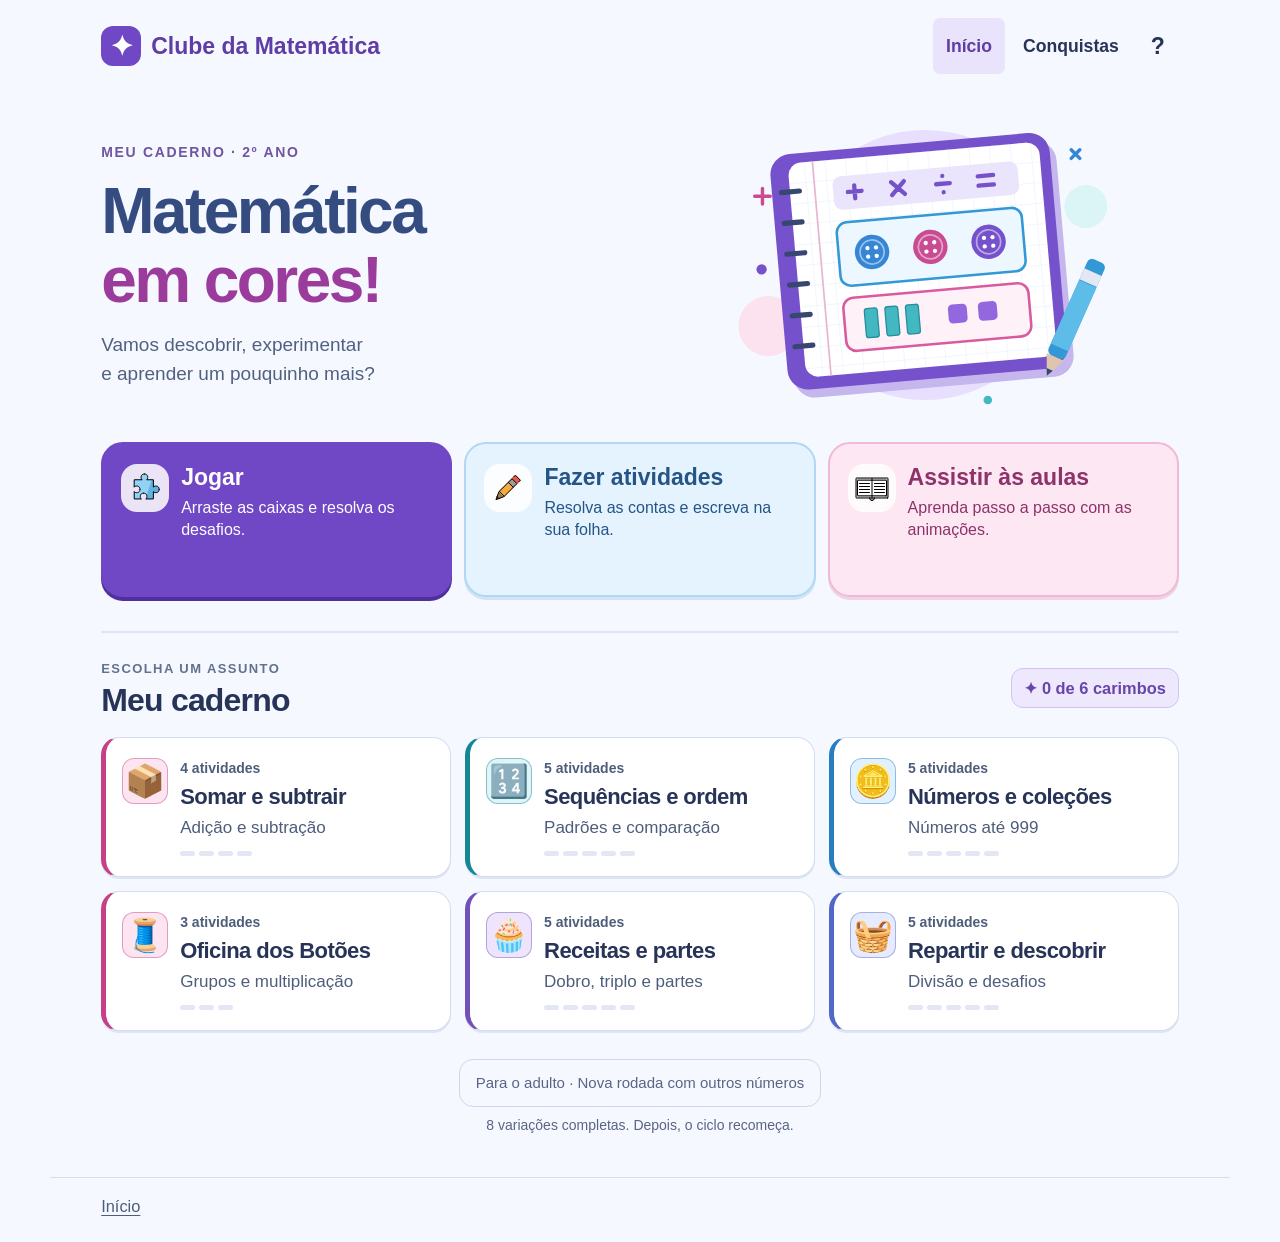
==== commit 3c127d3d: "Remove question-creation activity from all practice rounds" ====
--- a/index.html
+++ b/index.html
@@ -5,15 +5,16 @@
   <meta name="viewport" content="width=device-width, initial-scale=1">
   <meta name="theme-color" content="#f6f8ff">
   <title>Matemática em cores · Meu caderno</title>
-  <link rel="stylesheet" href="expresso.css?v=20261122-caderno">
+  <link rel="stylesheet" href="expresso.css?v=20261122-trocas">
   <script defer src="matematica-data.js"></script>
-  <script defer src="expresso-missoes.js?v=20261122-caderno"></script>
-  <script defer src="expresso-rodadas.js?v=20261122-caderno"></script>
-  <script defer src="expresso-oficina.js?v=20261122-caderno"></script>
-  <script defer src="expresso.js?v=20261122-caderno"></script>
+  <script defer src="expresso-missoes.js?v=20261122-sem-criacao"></script>
+  <script defer src="expresso-rodadas.js?v=20261122-sem-criacao"></script>
+  <script defer src="expresso-oficina.js?v=20261122-sem-criacao"></script>
+  <script defer src="expresso.js?v=20261122-sem-criacao"></script>
   <link rel="stylesheet" href="aulas.css?v=20261122-caderno">
   <script defer src="aulas-dados.js?v=20261122-caderno"></script>
-  <script defer src="aulas.js?v=20261122-caderno"></script>
+  <script defer src="aulas-audio.js?v=20261122-voz"></script>
+  <script defer src="aulas.js?v=20261122-voz"></script>
 </head>
 <body>
   <header class="mast">
@@ -29,7 +30,7 @@
   <dialog id="help-panel"><h2>Como jogar</h2>
     <p>Escolha um assunto. Leia a pergunta e experimente as peças. O botão <strong>Pista</strong> ajuda quando você quiser.</p>
     <p>Confira sua descoberta e siga para outra atividade. Cada assunto completo rende um carimbo nas suas conquistas. Você também pode voltar ao início a qualquer momento.</p>
-    <p>A folha já está aberta para escrever com a caneta. Pode fazer pausas e letras grandes. O dedo rola a página fora da folha. Para registrar números, toque no campo e use os botões. A escrita por extenso é comparada com uma referência quando feita à mão; a caligrafia é revisada pela criança e pelo adulto. Nas atividades de inventar, confira sua história com as perguntas de revisão.</p>
+    <p>A folha já está aberta para escrever com a caneta. Pode fazer pausas e letras grandes. O dedo rola a página fora da folha. Para registrar números, toque no campo e use os botões. A escrita por extenso é comparada com uma referência quando feita à mão; a caligrafia é revisada pela criança e pelo adulto.</p>
     <button class="primary" id="help-close">Entendi</button>
   </dialog>
   <noscript>Ative o JavaScript para jogar.</noscript>
--- a/expresso.css
+++ b/expresso.css
@@ -52,3 +52,6 @@
 .route-area{border-top:2px solid #dce4f5;padding-top:26px}.section-head h2{font-size:32px;letter-spacing:-.025em}.section-head .overline{font-size:13px;color:#62718e}.route-card{background:white;border-radius:18px;padding:20px 16px}.route-card h3{font-size:22px;line-height:1.25}.route-card p{font-size:17px}.route-card .index{font-size:14px;letter-spacing:0;text-transform:none}.small-ticket{border:1px solid #d2c4ef;background:#eee8fc;color:#6745aa;border-radius:12px}.adult-tools{color:#596583}.adult-tools button{border-color:#cdd8ec}.pass h1{letter-spacing:-.025em}.wagon::before,.wagon::after{display:none}.wagon{border-radius:10px;background:#e8e4fc;border-color:#a28ad5}.wagon.joined{background:#e0f2ff;border-color:#6ca9d3}.wagon.empty{background:white;border-color:#a4b7db;color:#526180}
 @media(min-width:1050px){.home-menu{grid-template-columns:repeat(3,minmax(0,1fr))}.home-option{align-items:flex-start;min-height:155px;padding:20px 18px;gap:12px}.home-option strong{font-size:23px}.home-icon{width:48px;height:48px}.home-icon img{width:36px;height:36px}.hero{padding-top:24px;padding-bottom:4px}.cover-art img{max-height:310px}}
 @media(max-width:620px){.mast{gap:6px}.mast>a{font-size:20px}.brand-icon{width:32px;height:32px;font-size:24px}.mast nav button{font-size:15px}.hero{grid-template-columns:1.1fr .9fr;padding-top:24px;gap:0}.hero h1{font-size:clamp(30px,7.8vw,45px);margin:10px 0}.hero .overline{font-size:11px;letter-spacing:.07em}.hero p{font-size:15px}.hero p br{display:none}.cover-art img{width:115%;max-width:none;margin-left:-6%}.home-menu{margin-top:22px}.home-option{padding:14px 16px;min-height:91px;gap:14px}.home-option strong{font-size:23px}.home-icon{width:50px;height:50px}.home-icon img{width:38px;height:38px}.home-option small{font-size:15px}.section-head h2{font-size:28px}.small-ticket{font-size:13px;padding:7px 9px}}
+
+/* A anotação da subtração substitui o algarismo original, como no caderno. */
+.notes-title{font-size:16px;font-weight:bold;color:#6546a1;text-align:center;margin:3px 0 6px}.replaced-digit{text-decoration:line-through;text-decoration-thickness:2px;text-decoration-color:#9b3c9c;color:#75809a}.calc-note{max-width:32em;margin-top:10px}.exchange-guide{margin:14px 0 20px;border:1px solid #cabce8;border-radius:14px;background:white;padding:10px 14px}.exchange-guide summary{min-height:48px;padding:8px 0;font-weight:bold;cursor:pointer;color:#5f3f9e}.exchange-guide p{font-size:17px;line-height:1.5;margin:10px 0}.exchange-examples{display:grid;grid-template-columns:repeat(2,minmax(0,1fr));gap:14px}.exchange-examples section{border:1px solid #d9e2f5;border-radius:12px;background:#f5f7ff;padding:14px}.exchange-examples h4{font-size:18px;margin:0 0 8px}.example-notes{display:grid;grid-template-columns:repeat(3,1fr);gap:5px;font-size:16px;text-align:center}.example-notes span{display:grid;gap:5px}.example-notes b{background:#eee7ff;border:1px solid #cdbfe7;border-radius:8px;font-size:24px;padding:6px}.carry-note:focus{outline:3px solid #7047c5;outline-offset:2px}@media(max-width:540px){.exchange-examples{grid-template-columns:1fr}}
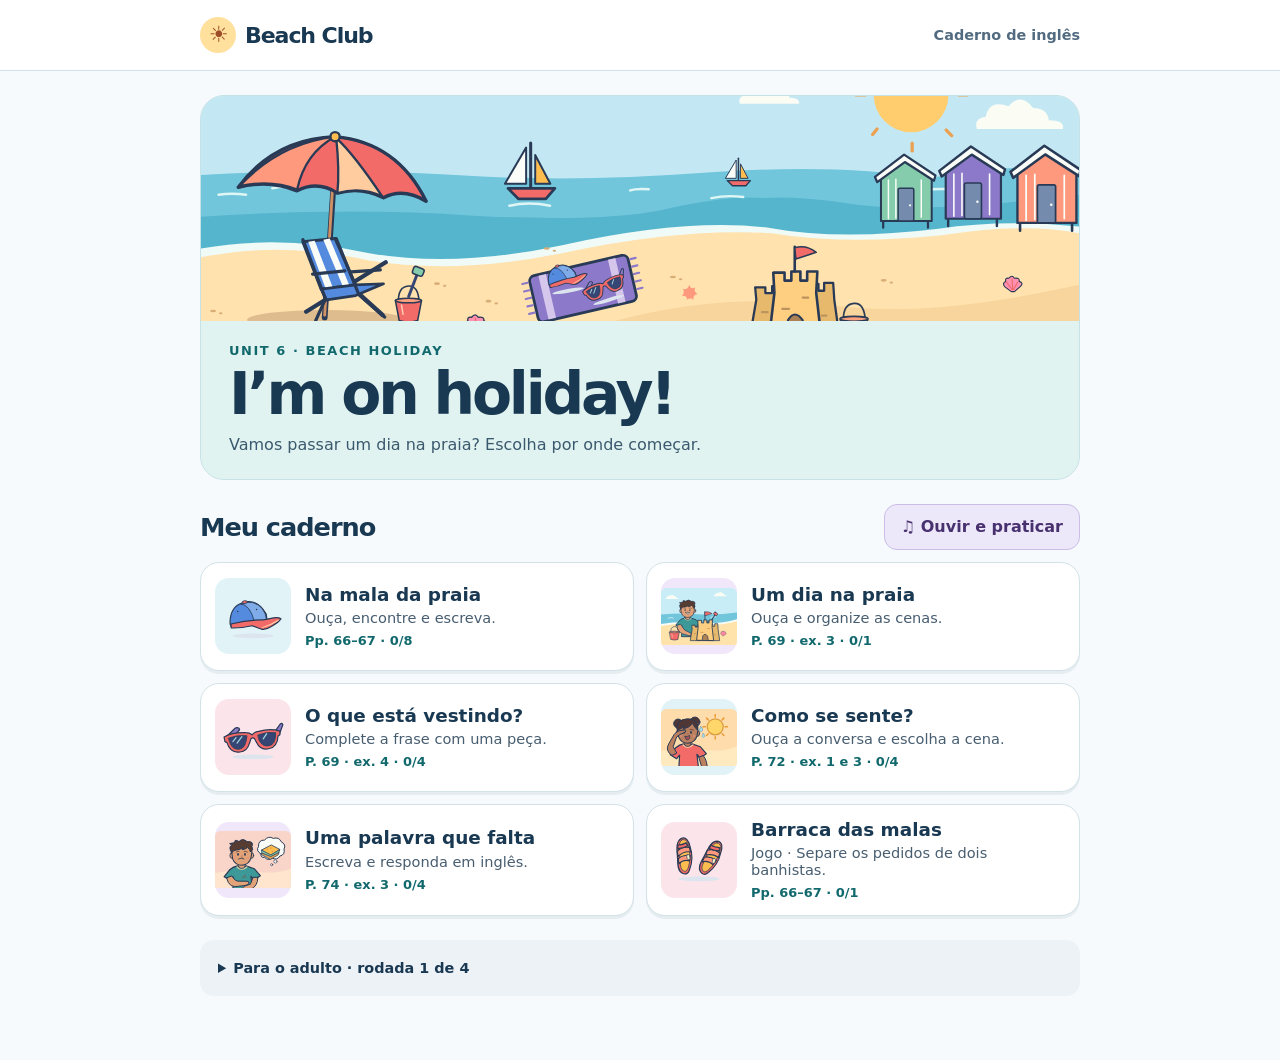
==== commit 65122771: "Publish the beach holiday English revision for Unit 6" ====
--- a/index.html
+++ b/index.html
@@ -1,38 +1,5 @@
 <!doctype html>
-<html lang="pt-BR">
-<head>
-  <meta charset="utf-8">
-  <meta name="viewport" content="width=device-width, initial-scale=1">
-  <meta name="theme-color" content="#f6f8ff">
-  <title>Matemática em cores · Meu caderno</title>
-  <link rel="stylesheet" href="expresso.css?v=20261122-trocas">
-  <script defer src="matematica-data.js"></script>
-  <script defer src="expresso-missoes.js?v=20261122-sem-criacao"></script>
-  <script defer src="expresso-rodadas.js?v=20261122-sem-criacao"></script>
-  <script defer src="expresso-oficina.js?v=20261122-sem-criacao"></script>
-  <script defer src="expresso.js?v=20261122-sem-criacao"></script>
-  <link rel="stylesheet" href="aulas.css?v=20261122-caderno">
-  <script defer src="aulas-dados.js?v=20261122-caderno"></script>
-  <script defer src="aulas-audio.js?v=20261122-voz"></script>
-  <script defer src="aulas.js?v=20261122-voz"></script>
-</head>
-<body>
-  <header class="mast">
-    <a href="#mapa" id="brand"><span class="brand-icon" aria-hidden="true">✦</span> Clube da Matemática</a>
-    <nav aria-label="Navegação do caderno">
-      <button id="map-link">Início</button>
-      <button id="ticket-link">Conquistas</button>
-      <button id="help" aria-label="Como jogar" title="Como jogar">?</button>
-    </nav>
-  </header>
-  <main id="game" tabindex="-1"></main>
-  <footer><a href="#mapa">Início</a><span id="storage-note" role="status"></span></footer>
-  <dialog id="help-panel"><h2>Como jogar</h2>
-    <p>Escolha um assunto. Leia a pergunta e experimente as peças. O botão <strong>Pista</strong> ajuda quando você quiser.</p>
-    <p>Confira sua descoberta e siga para outra atividade. Cada assunto completo rende um carimbo nas suas conquistas. Você também pode voltar ao início a qualquer momento.</p>
-    <p>A folha já está aberta para escrever com a caneta. Pode fazer pausas e letras grandes. O dedo rola a página fora da folha. Para registrar números, toque no campo e use os botões. A escrita por extenso é comparada com uma referência quando feita à mão; a caligrafia é revisada pela criança e pelo adulto.</p>
-    <button class="primary" id="help-close">Entendi</button>
-  </dialog>
-  <noscript>Ative o JavaScript para jogar.</noscript>
-</body>
-</html>
+<html lang="pt-BR"><head><meta charset="utf-8"><meta name="viewport" content="width=device-width,initial-scale=1,viewport-fit=cover"><meta name="theme-color" content="#edf7fa"><title>Beach Club · Caderno de inglês</title><link rel="stylesheet" href="holiday.css?v=26nov1"></head><body>
+<header><div class="bar"><a class="brand" href="#home"><span class="sunmark" aria-hidden="true">☀</span> Beach Club</a><span class="subject">Caderno de inglês</span></div></header>
+<main id="app"></main><p id="notice" role="status"></p><audio id="voice" preload="none"></audio>
+<script src="holiday-data.js?v=26nov1"></script><script src="holiday.js?v=26nov1"></script></body></html>
--- a/holiday.css
+++ b/holiday.css
@@ -0,0 +1,399 @@
+* {
+  box-sizing:border-box}
+
+:root {
+  font-family:"Avenir Next",Avenir,"Trebuchet MS",system-ui,sans-serif;
+  color:#193852;
+  background:#f6fafd;
+  --ink:#193852;
+  --sea:#12696d;
+  --line:#d3e2e8;
+  --pink:#f8dde4;
+  --violet:#614890}
+
+body {
+  margin:0}
+header {
+  background:#fff;
+  border-bottom:1px solid var(--line)}
+.bar,main {
+  width:min(100% - 36px,880px);
+  margin:auto}
+.bar {
+  height:70px;
+  display:flex;
+  align-items:center;
+  justify-content:space-between}
+.brand {
+  display:flex;
+  align-items:center;
+  gap:9px;
+  font-size:1.38rem;
+  font-weight:850;
+  letter-spacing:-.05em;
+  text-decoration:none;
+  color:var(--ink)}
+.sunmark {
+  background:#ffe09d;
+  border-radius:50%;
+  width:36px;
+  height:36px;
+  text-align:center;
+  line-height:36px;
+  color:#9d4c28}
+.subject,.meta,summary {
+  font-size:.9rem;
+  font-weight:650}
+.subject {
+  color:#526b80}
+main {
+  padding:24px 0 64px}
+.hero {
+  position:relative;
+  overflow:hidden;
+  border-radius:24px;
+  background:#d8f1ef;
+  isolation:isolate;
+  border:1px solid #c6e2e6}
+.hero img {
+  display:block;
+  width:100%;
+  height:clamp(150px,25vw,225px);
+  object-fit:cover;
+  object-position:center 55%}
+.hero-copy {
+  padding:22px 28px;
+  background:#e1f3f1}
+.eyebrow {
+  margin:0 0 6px;
+  color:var(--sea);
+  font-size:.81rem;
+  text-transform:uppercase;
+  letter-spacing:.12em;
+  font-weight:850}
+h1,h2,h3,p {
+  margin:0}
+h1 {
+  font-size:clamp(2rem,6vw,3.65rem);
+  line-height:1.04;
+  letter-spacing:-.055em}
+h2 {
+  font-size:1.6rem;
+  letter-spacing:-.04em}
+h3 {
+  font-size:1.2rem}
+.hero-copy p:last-child,.intro {
+  margin-top:8px;
+  color:#3b596e;
+  line-height:1.5}
+.row,.toolrow,.controls,.headline {
+  display:flex;
+  align-items:center;
+  gap:10px;
+  flex-wrap:wrap}
+.headline {
+  justify-content:space-between;
+  margin:24px 0 12px}
+.grid {
+  display:grid;
+  grid-template-columns:1fr 1fr;
+  gap:12px}
+.card {
+  display:grid;
+  grid-template-columns:76px 1fr;
+  align-items:center;
+  gap:14px;
+  background:white;
+  border:1px solid var(--line);
+  border-radius:19px;
+  text-decoration:none;
+  color:inherit;
+  padding:14px;
+  box-shadow:0 3px 0 #e6edf1;
+  min-height:109px}
+.thumb {
+  display:grid;
+  place-items:center;
+  background:#e1f3f6;
+  border-radius:14px;
+  overflow:hidden;
+  height:76px}
+.card:nth-child(3n+2) .thumb {
+  background:#f0e7fa}
+.card:nth-child(3n) .thumb {
+  background:#fbe5eb}
+.thumb img {
+  width:100%;
+  height:100%;
+  object-fit:contain}
+.card strong,.card small {
+  display:block}
+.card strong {
+  font-size:1.15rem;
+  line-height:1.16}
+.card small {
+  margin:4px 0;
+  color:#475d70;
+  font-size:.91rem}
+.meta {
+  color:var(--sea);
+  font-size:.81rem}
+.adult {
+  margin-top:24px;
+  padding:14px 18px;
+  background:#edf2f7;
+  border-radius:14px}
+.adult p,details p {
+  margin:10px 0;
+  line-height:1.5}
+.meta,summary {
+  cursor:inherit}
+summary {
+  cursor:pointer;
+  padding:6px 0}
+
+button,.btn {
+  font:inherit;
+  font-weight:720;
+  color:var(--ink);
+  border:1px solid #afc7d0;
+  background:white;
+  border-radius:13px;
+  min-height:46px;
+  padding:10px 16px;
+  cursor:pointer;
+  text-decoration:none;
+  display:inline-flex;
+  align-items:center;
+  justify-content:center;
+  gap:8px}
+button:hover,.btn:hover,.card:hover {
+  border-color:#4a878b}
+.primary {
+  background:var(--sea);
+  border-color:var(--sea);
+  color:white}
+.accent {
+  background:#ede7fa;
+  border-color:#cbbde5;
+  color:#48316f}
+.quiet {
+  background:transparent;
+  border-color:transparent;
+  padding-left:4px}
+.topline {
+  display:flex;
+  align-items:center;
+  justify-content:space-between;
+  margin-bottom:14px}
+.sheet {
+  background:white;
+  border:1px solid var(--line);
+  border-radius:24px;
+  padding:clamp(16px,3vw,32px);
+  box-shadow:0 4px 0 #eaf0f4}
+.sheet h1 {
+  font-size:clamp(1.85rem,5vw,2.6rem)}
+.prompt {
+  font-size:1.22rem;
+  font-weight:650;
+  margin:18px 0 12px}
+.choices,.board {
+  display:grid;
+  gap:10px;
+  grid-template-columns:repeat(auto-fit,minmax(min(130px,40%),1fr))}
+.tile {
+  flex-direction:column;
+  position:relative;
+  padding:8px;
+  border:2px solid #d9e5ea;
+  background:#f6fafb}
+.tile img {
+  height:clamp(72px,14vw,126px);
+  width:100%;
+  object-fit:contain}
+.tile.chosen,.tile[aria-pressed=true] {
+  border-color:#8059a6;
+  background:#f0e9fb}
+.number {
+  position:absolute;
+  top:6px;
+  left:6px;
+  border-radius:50%;
+  background:#67488a;
+  color:white;
+  padding:4px 10px}
+.clue {
+  display:flex;
+  align-items:center;
+  gap:16px;
+  padding:12px 18px;
+  background:#eef6f8;
+  border-radius:17px;
+  margin:12px 0}
+.clue img {
+  width:min(34%,168px);
+  height:112px;
+  object-fit:contain}
+.english {
+  font-size:clamp(1.25rem,4vw,1.8rem);
+  font-weight:750}
+.words {
+  font-size:1.05rem;
+  color:#4d536c;
+  word-spacing:.22em}
+.ink {
+  display:block;
+  width:100%;
+  height:clamp(150px,21vh,235px);
+  border:1px solid #b8cdda;
+  border-radius:13px;
+  touch-action:none;
+  background:repeating-linear-gradient(#fcfdff 0 45px,#b9d4e7 46px,#fcfdff 48px);
+  margin:12px 0}
+.toolrow {
+  margin:10px 0}
+.controls {
+  margin-top:18px}
+.feedback {
+  margin:14px 0;
+  color:#664287;
+  font-weight:700}
+.success {
+  color:#126459}
+.reference {
+  margin-top:18px;
+  color:#4f6574}
+.baggrid {
+  display:grid;
+  grid-template-columns:repeat(2,minmax(0,1fr));
+  gap:10px}
+.bag {
+  display:block;
+  text-align:center;
+  background:#e1eff7;
+  min-height:100px;
+  width:100%}
+.bag:nth-child(2) {
+  background:#f3e7f4}
+.bag small {
+  display:block;
+  margin:6px}
+.mini {
+  width:45px;
+  height:36px;
+  object-fit:contain}
+.stock {
+  display:grid;
+  grid-template-columns:repeat(4,1fr);
+  gap:8px;
+  margin:12px 0}
+.stock .tile {
+  touch-action:none;
+  padding:6px}
+.stock .tile img {
+  height:62px;
+  pointer-events:none}
+.stock small {
+  font-size:.78rem}
+.dragging {
+  position:fixed;
+  width:78px;
+  height:62px;
+  pointer-events:none;
+  z-index:5}
+.guide-art {
+  display:block;
+  margin:12px auto;
+  height:180px;
+  max-width:80%;
+  animation:appear .35s ease-out}
+@keyframes appear {
+  from {
+  opacity:.3;
+  transform:translateY(9px)}
+}
+@media(prefers-reduced-motion:reduce) {
+  .guide-art {
+  animation:none}
+}
+button:focus-visible,a:focus-visible,summary:focus-visible {
+  outline:3px solid #8d56b8;
+  outline-offset:3px}
+button:disabled {
+  opacity:.5;
+  cursor:default}
+#notice:not(:empty) {
+  position:fixed;
+  bottom:5px;
+  left:12px;
+  right:12px;
+  padding:12px;
+  background:#fff3ce;
+  border-radius:10px}
+.progress {
+  height:6px;
+  background:#dfeaed;
+  border-radius:4px;
+  margin:14px 0}
+.progress i {
+  display:block;
+  height:100%;
+  background:#459999;
+  border-radius:4px}
+.nav {
+  margin-top:18px;
+  justify-content:space-between}
+.nav a {
+  font-weight:700}
+.transcript {
+  margin:10px 0}
+.review {
+  padding:13px;
+  background:#f1edf8;
+  border-radius:15px;
+  margin:10px 0}
+.review p {
+  margin:6px}
+.sheet details:not(.reference) {
+  margin:12px 0}
+.pace {
+  font-size:.9rem}
+.flag {
+  font-size:1.4rem;
+  color:#64458d}
+.refline {
+  font-weight:750;
+  color:#4b6d78}
+.game-note {
+  margin:14px 0;
+  color:#395969}
+@media(max-width:600px) {
+  .grid {
+  grid-template-columns:1fr}
+.bar,main {
+  width:min(100% - 24px,880px)}
+.bar {
+  height:56px}
+.card {
+  min-height:86px;
+  grid-template-columns:62px 1fr;
+  padding:10px}
+.thumb {
+  height:62px}
+.hero-copy {
+  padding:18px}
+.hero img {
+  height:142px}
+.subject {
+  font-size:.82rem}
+.stock .tile img {
+  height:46px}
+.sheet {
+  border-radius:16px}
+.bag {
+  padding:8px}
+.controls button {
+  flex-grow:1}
+}
+
